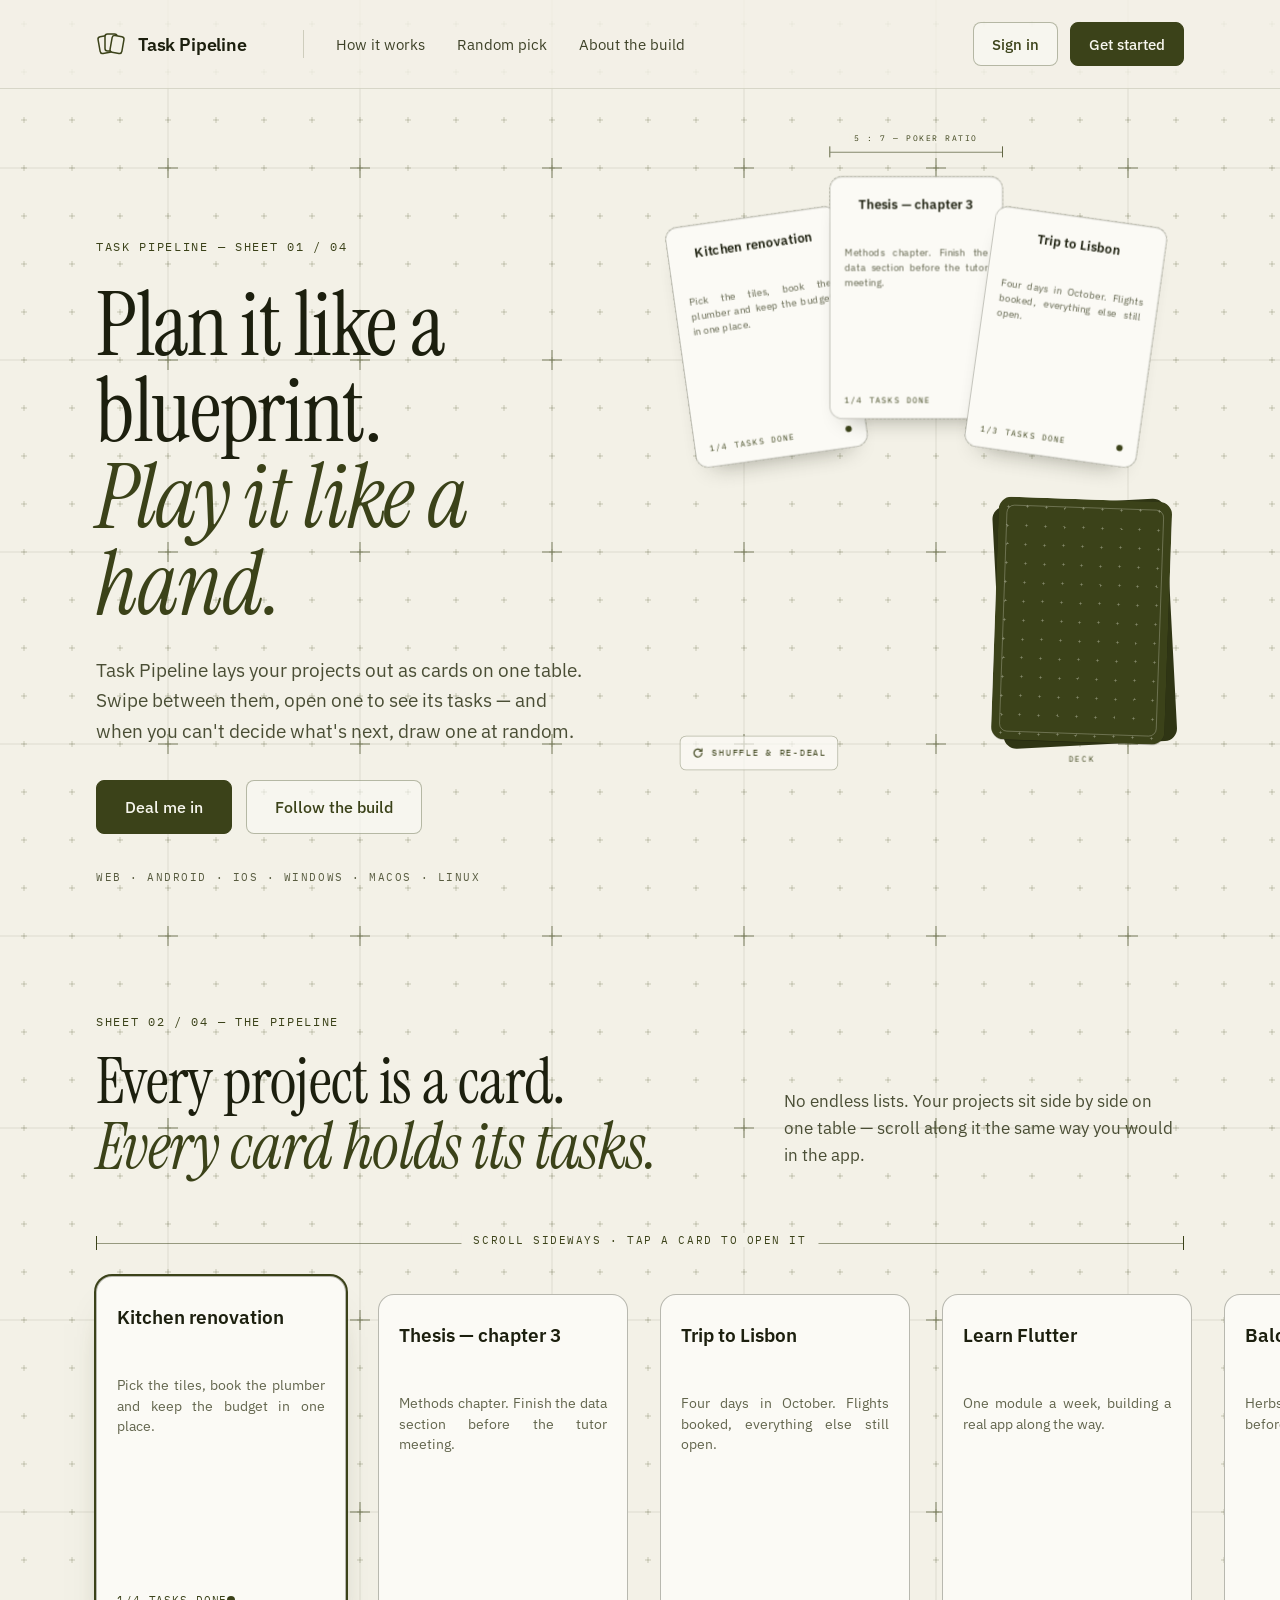
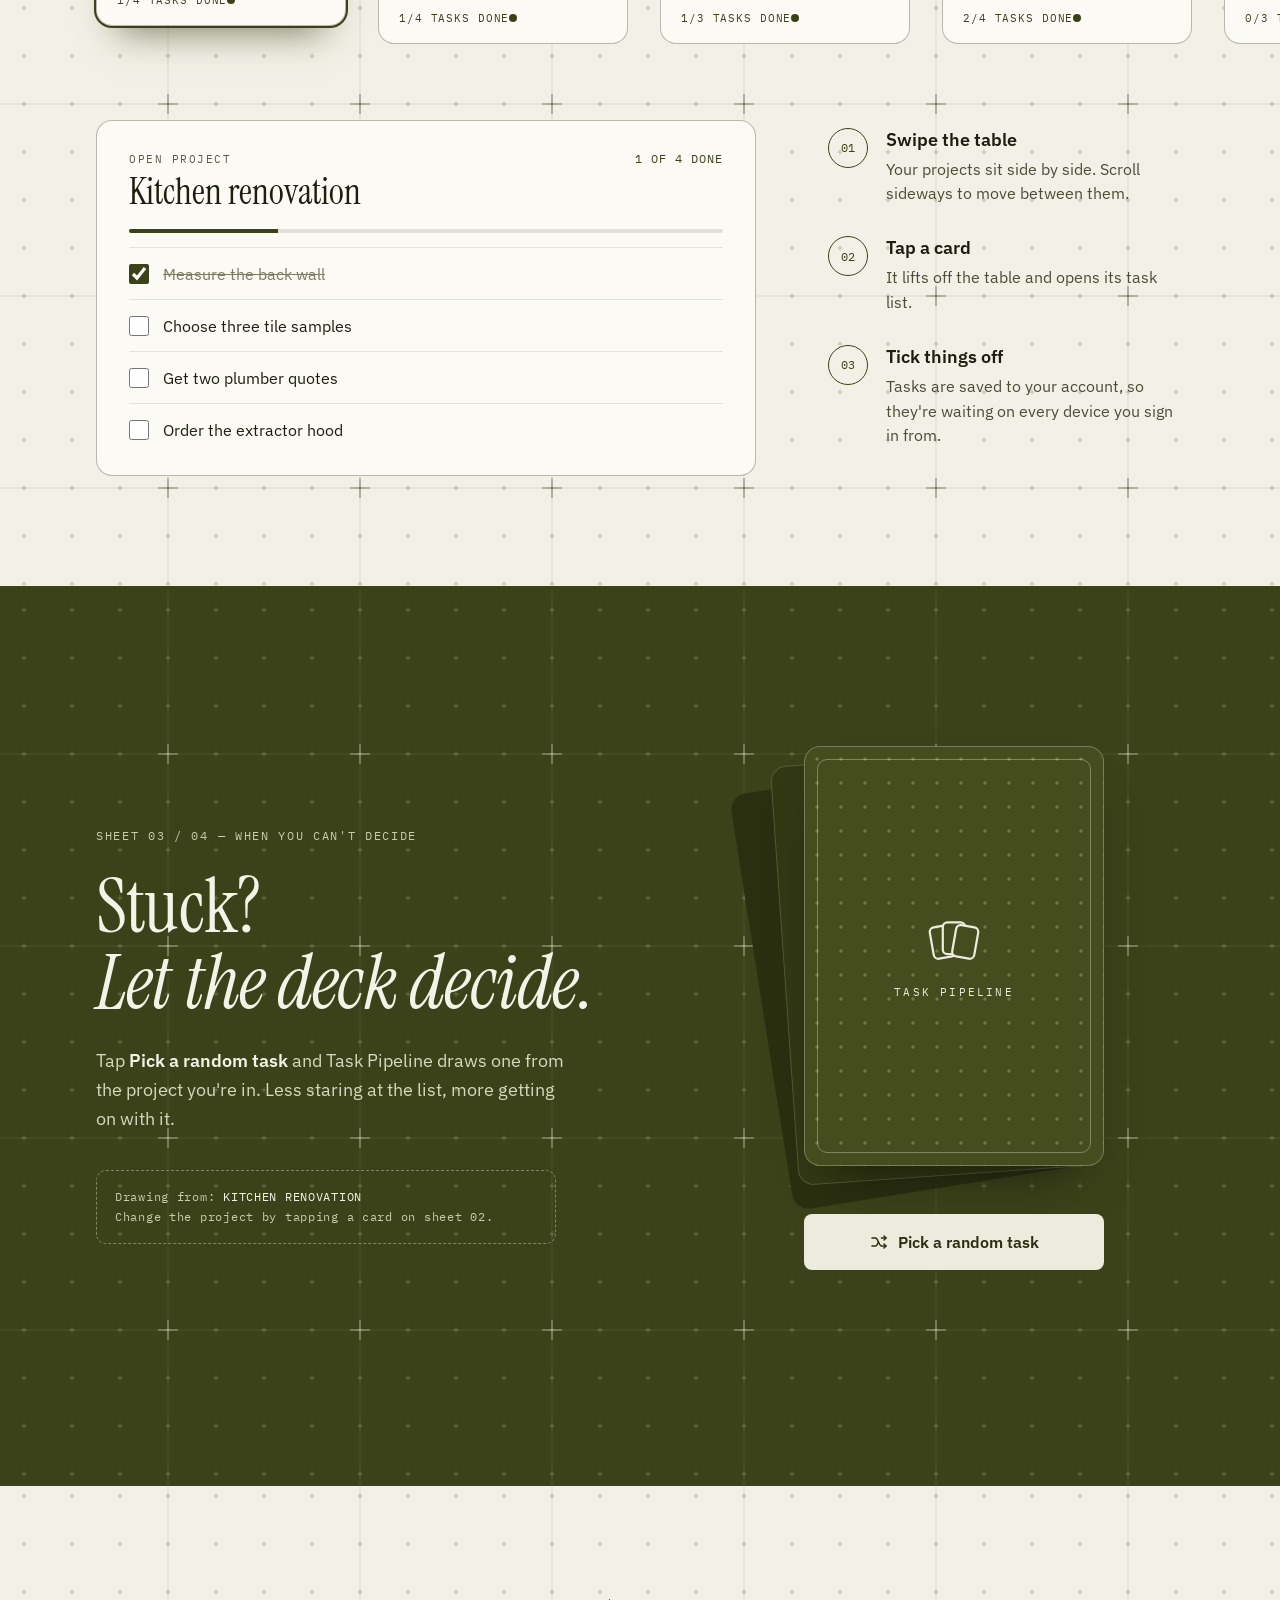
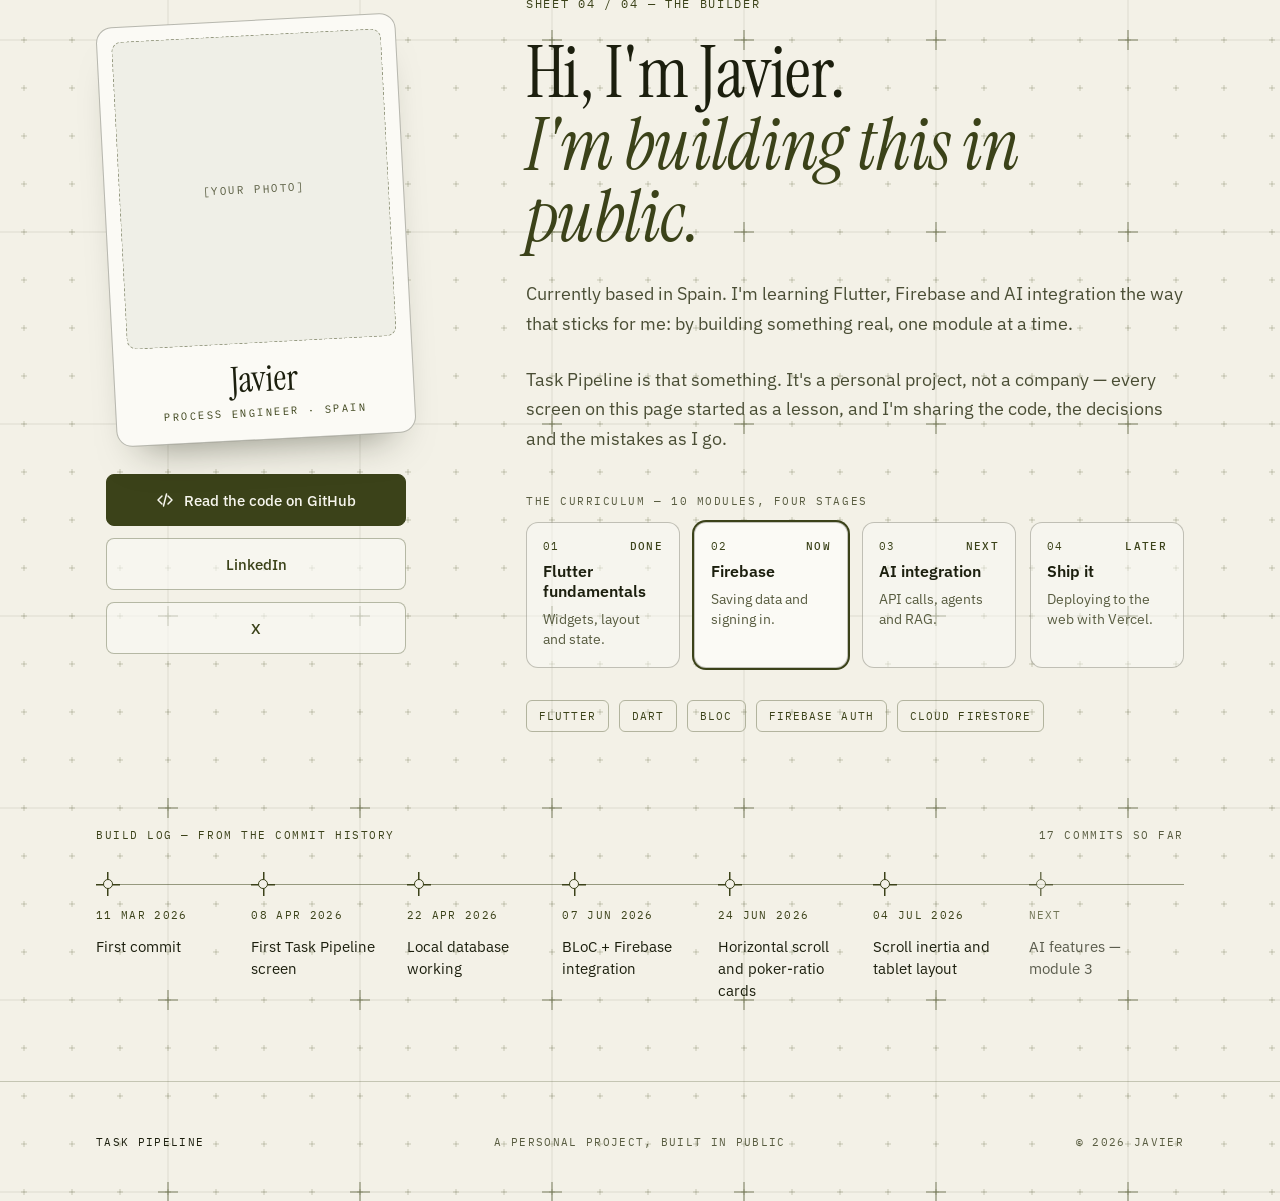
==== task_pipeline/landing/index.html @ 4210ebf4 "First deployment v2" ====
<!doctype html>
<html lang="en">
<head>
<meta charset="utf-8">
<meta name="viewport" content="width=device-width, initial-scale=1">
<title>Task Pipeline — plan it like a blueprint, play it like a hand</title>
<meta name="description" content="Task Pipeline lays your projects out as cards on one table. Swipe between them, open one to see its tasks, and draw one at random when you can't decide what's next.">
<meta property="og:title" content="Task Pipeline">
<meta property="og:description" content="Plan it like a blueprint. Play it like a hand. Your projects as cards on one table.">
<meta property="og:type" content="website">
<meta property="og:url" content="https://taskpipelines.com/">
<link rel="canonical" href="https://taskpipelines.com/">
<meta name="theme-color" content="#3B4219">
<link rel="preconnect" href="https://fonts.googleapis.com">
<link rel="preconnect" href="https://fonts.gstatic.com" crossorigin>
<link rel="stylesheet" href="https://fonts.googleapis.com/css2?family=IBM+Plex+Mono:wght@400;500&amp;family=IBM+Plex+Sans:wght@400;500;600&amp;family=Instrument+Serif:ital@0;1&amp;display=swap">
<link rel="stylesheet" href="styles.css">
<script src="main.js" defer></script>
<noscript><style>
  /* Without JavaScript the cards can't be dealt, so show them already dealt. */
  .deal-card { transform: rotate(var(--r)) !important; }
</style></noscript>
</head>
<body>

<!-- The app lives at app.taskpipelines.com. Both "start" links open it: ?start=trial begins a
     guest session straight away, ?start=signin opens the sign-in form. -->

<header class="nav">
  <div class="wrap nav-inner">
    <a class="brand" href="#top">
      <svg width="30" height="30" viewBox="0 0 30 30" aria-hidden="true" fill="none" stroke="currentColor" stroke-width="1.5"><rect x="3" y="7" width="12" height="17" rx="2.5" transform="rotate(-10 9 15.5)"/><rect x="9" y="5" width="12" height="17" rx="2.5" fill="#F3F1E7"/><rect x="15" y="7" width="12" height="17" rx="2.5" transform="rotate(10 21 15.5)" fill="#F3F1E7"/></svg>
      <span>Task Pipeline</span>
    </a>
    <nav class="nav-links" aria-label="Sections">
      <a href="#how">How it works</a>
      <a href="#pick">Random pick</a>
      <a href="#about">About the build</a>
    </nav>
    <div class="nav-actions">
      <a class="btn btn-outline btn-sm" href="https://app.taskpipelines.com/?start=signin">Sign in</a>
      <a class="btn btn-primary btn-sm" href="https://app.taskpipelines.com/?start=trial">Get started</a>
    </div>
  </div>
</header>

<main>

  <!-- SHEET 01 — HERO -->
  <section id="top" class="hero">
    <div class="wrap hero-inner">
      <div class="hero-copy">
        <p class="eyebrow">Task Pipeline — sheet 01 / 04</p>
        <h1>Plan it like a blueprint.<br><span class="accent">Play it like a hand.</span></h1>
        <p class="lead">Task Pipeline lays your projects out as cards on one table. Swipe between them, open one to see its tasks — and when you can't decide what's next, draw one at random.</p>
        <div class="cta-row">
          <a class="btn btn-primary" href="https://app.taskpipelines.com/?start=trial">Deal me in</a>
          <a class="btn btn-outline" href="#about">Follow the build</a>
        </div>
        <p class="platforms">Web · Android · iOS · Windows · macOS · Linux</p>
      </div>

      <!-- The table: drawn at a fixed 660 × 820 and scaled to fit (main.js). -->
      <div class="fit-frame table-frame" data-fit-width="660" data-fit-height="820">
        <div class="fit-stage table" id="table">
          <div class="dim-line" aria-hidden="true"><span>5 : 7 — poker ratio</span></div>

          <div class="outline" style="--x:20px; --y:110px; --r:-8deg" aria-hidden="true">Project 01</div>
          <div class="outline" style="--x:210px; --y:60px; --r:0deg" aria-hidden="true">Project 02</div>
          <div class="outline" style="--x:400px; --y:110px; --r:8deg" aria-hidden="true">Project 03</div>

          <div class="deck-under" aria-hidden="true"></div>
          <div class="deck-top card-back" aria-hidden="true"></div>
          <div class="deck-label" aria-hidden="true">Deck</div>

          <!-- Each card flies from the deck (420, 470) to its outline.
               --dx/--dy: how far it starts from its outline; delays stagger the deal. -->
          <div class="deal-card" style="--x:20px; --y:110px; --r:-8deg; --dx:400px; --dy:360px; --deal-delay:150ms; --undeal-delay:120ms">
            <div class="face face-front">
              <h3 class="pc-name">Kitchen renovation</h3>
              <p class="pc-summary">Pick the tiles, book the plumber and keep the budget in one place.</p>
              <p class="pc-foot"><span data-count-for="kitchen">1/4 tasks done</span><span class="dot" aria-hidden="true"></span></p>
            </div>
            <div class="face face-back card-back" aria-hidden="true"></div>
          </div>
          <div class="deal-card" style="--x:210px; --y:60px; --r:0deg; --dx:210px; --dy:410px; --deal-delay:320ms; --undeal-delay:60ms">
            <div class="face face-front">
              <h3 class="pc-name">Thesis — chapter 3</h3>
              <p class="pc-summary">Methods chapter. Finish the data section before the tutor meeting.</p>
              <p class="pc-foot"><span data-count-for="thesis">1/4 tasks done</span><span class="dot" aria-hidden="true"></span></p>
            </div>
            <div class="face face-back card-back" aria-hidden="true"></div>
          </div>
          <div class="deal-card" style="--x:400px; --y:110px; --r:8deg; --dx:20px; --dy:360px; --deal-delay:490ms; --undeal-delay:0ms">
            <div class="face face-front">
              <h3 class="pc-name">Trip to Lisbon</h3>
              <p class="pc-summary">Four days in October. Flights booked, everything else still open.</p>
              <p class="pc-foot"><span data-count-for="lisbon">1/3 tasks done</span><span class="dot" aria-hidden="true"></span></p>
            </div>
            <div class="face face-back card-back" aria-hidden="true"></div>
          </div>

          <button type="button" class="redeal" id="redeal">
            <svg width="16" height="16" viewBox="0 0 16 16" fill="none" stroke="currentColor" stroke-width="1.5" stroke-linecap="round" aria-hidden="true"><path d="M13 8a5 5 0 1 1-1.6-3.7"/><path d="M13 2.5v3h-3"/></svg>
            Shuffle &amp; re-deal
          </button>
        </div>
      </div>
    </div>
  </section>

  <!-- SHEET 02 — THE PIPELINE -->
  <section id="how" class="how">
    <div class="wrap">
      <div class="how-head">
        <div class="stack-20">
          <p class="eyebrow">Sheet 02 / 04 — the pipeline</p>
          <h2>Every project is a card.<br><span class="accent">Every card holds its tasks.</span></h2>
        </div>
        <p class="how-intro">No endless lists. Your projects sit side by side on one table — scroll along it the same way you would in the app.</p>
      </div>
      <div class="dimension" aria-hidden="true"><span>Scroll sideways · tap a card to open it</span></div>
    </div>

    <!-- Filled from the project list in main.js. -->
    <div class="card-row" id="card-row" role="group" aria-label="Sample projects"></div>

    <div class="wrap how-body">
      <div class="tasks-panel">
        <div class="tasks-head">
          <div>
            <p class="label">Open project</p>
            <p class="tasks-title" id="tasks-title">Kitchen renovation</p>
          </div>
          <p class="tasks-progress" id="tasks-progress">1 of 4 done</p>
        </div>
        <div class="progress" aria-hidden="true"><div class="progress-fill" id="progress-fill"></div></div>
        <ul class="task-list" id="task-list"></ul>
      </div>

      <ol class="steps">
        <li>
          <span class="step-num" aria-hidden="true">01</span>
          <div><h3>Swipe the table</h3><p>Your projects sit side by side. Scroll sideways to move between them.</p></div>
        </li>
        <li>
          <span class="step-num" aria-hidden="true">02</span>
          <div><h3>Tap a card</h3><p>It lifts off the table and opens its task list.</p></div>
        </li>
        <li>
          <span class="step-num" aria-hidden="true">03</span>
          <div><h3>Tick things off</h3><p>Tasks are saved to your account, so they're waiting on every device you sign in from.</p></div>
        </li>
      </ol>
    </div>
  </section>

  <!-- SHEET 03 — RANDOM PICK -->
  <section id="pick" class="pick">
    <div class="wrap pick-inner">
      <div class="pick-copy">
        <p class="eyebrow">Sheet 03 / 04 — when you can't decide</p>
        <h2>Stuck?<br><span class="accent">Let the deck decide.</span></h2>
        <p class="pick-lead">Tap <b>Pick a random task</b> and Task Pipeline draws one from the project you're in. Less staring at the list, more getting on with it.</p>
        <p class="drawing-from">Drawing from: <span id="drawing-from">Kitchen renovation</span><br>Change the project by tapping a card on sheet 02.</p>
      </div>

      <!-- The flip card: drawn at a fixed 460 × 620 and scaled to fit (main.js). -->
      <div class="fit-frame pick-frame" data-fit-width="460" data-fit-height="620">
        <div class="fit-stage pick-stage">
          <div class="pick-under-1" aria-hidden="true"></div>
          <div class="pick-under-2" aria-hidden="true"></div>
          <div class="flip-scene">
            <div class="flip" id="flip">
              <div class="flip-face flip-back card-back" aria-hidden="true">
                <div class="flip-back-inner">
                  <svg width="56" height="56" viewBox="0 0 30 30" fill="none" stroke="#ECEBDD" stroke-width="1.2"><rect x="3" y="7" width="12" height="17" rx="2.5" transform="rotate(-10 9 15.5)"/><rect x="9" y="5" width="12" height="17" rx="2.5" fill="#454D1E"/><rect x="15" y="7" width="12" height="17" rx="2.5" transform="rotate(10 21 15.5)" fill="#454D1E"/></svg>
                  <span>Task Pipeline</span>
                </div>
              </div>
              <div class="flip-face flip-front">
                <p class="drawn-from">Drawn from · <span id="drawn-project"></span></p>
                <p class="drawn-name" id="drawn-name" aria-live="polite"></p>
                <p class="drawn-foot"><span>Your next task</span><span class="dot" aria-hidden="true"></span></p>
              </div>
            </div>
          </div>
          <button type="button" class="pick-btn" id="pick-btn">
            <svg width="18" height="18" viewBox="0 0 18 18" fill="none" stroke="currentColor" stroke-width="1.5" stroke-linecap="round" stroke-linejoin="round" aria-hidden="true"><path d="M2 5h3.5c2.5 0 3.5 8 6 8H16"/><path d="M2 13h3.5c1.2 0 2-1.8 2.7-3.6"/><path d="M11.5 5H16"/><path d="M14 3l2 2-2 2"/><path d="M14 11l2 2-2 2"/></svg>
            <span id="pick-label">Pick a random task</span>
          </button>
        </div>
      </div>
    </div>
  </section>

  <!-- SHEET 04 — THE BUILDER -->
  <section id="about" class="about">
    <div class="wrap">
      <div class="about-inner">
        <div class="builder">
          <div class="builder-card">
            <div class="photo">[YOUR PHOTO]</div>
            <div class="builder-name">
              <p class="builder-title">Javier</p>
              <p class="builder-meta">Process engineer · Spain</p>
            </div>
          </div>
          <div class="builder-links">
            <a class="btn btn-primary" href="https://github.com/Javier-Tercero/Task-pipeline">
              <svg width="18" height="18" viewBox="0 0 18 18" fill="none" stroke="currentColor" stroke-width="1.5" stroke-linecap="round" stroke-linejoin="round" aria-hidden="true"><path d="M6 5L2 9l4 4"/><path d="M12 5l4 4-4 4"/><path d="M10.5 3l-3 12"/></svg>
              Read the code on GitHub
            </a>
            <a class="btn btn-outline" href="https://www.linkedin.com/in/javier-tercero-lastres" target="_blank" rel="noopener">LinkedIn</a>
            <a class="btn btn-outline" href="https://www.x.com/Jtlas3" target="_blank" rel="noopener">X</a>
          </div>
        </div>

        <div class="story">
          <p class="eyebrow">Sheet 04 / 04 — the builder</p>
          <h2>Hi, I'm Javier.<br><span class="accent">I'm building this in public.</span></h2>
          <p>Currently based in Spain. I'm learning Flutter, Firebase and AI integration the way that sticks for me: by building something real, one module at a time.</p>
          <p>Task Pipeline is that something. It's a personal project, not a company — every screen on this page started as a lesson, and I'm sharing the code, the decisions and the mistakes as I go.</p>

          <div class="curriculum">
            <p class="label">The curriculum — 10 modules, four stages</p>
            <ol class="stages">
              <li><p class="stage-top"><span>01</span><span>Done</span></p><h3>Flutter fundamentals</h3><p>Widgets, layout and state.</p></li>
              <li class="is-now"><p class="stage-top"><span>02</span><span>Now</span></p><h3>Firebase</h3><p>Saving data and signing in.</p></li>
              <li><p class="stage-top"><span>03</span><span>Next</span></p><h3>AI integration</h3><p>API calls, agents and RAG.</p></li>
              <li><p class="stage-top"><span>04</span><span>Later</span></p><h3>Ship it</h3><p>Deploying to the web with Vercel.</p></li>
            </ol>
          </div>

          <ul class="chips" aria-label="Built with">
            <li>Flutter</li><li>Dart</li><li>BLoC</li><li>Firebase Auth</li><li>Cloud Firestore</li>
          </ul>
        </div>
      </div>

      <div class="build-log">
        <p class="build-log-head"><span>Build log — from the commit history</span><span class="muted">17 commits so far</span></p>
        <ol class="log">
          <li><span class="log-mark" aria-hidden="true"></span><p class="log-date">11 Mar 2026</p><p>First commit</p></li>
          <li><span class="log-mark" aria-hidden="true"></span><p class="log-date">08 Apr 2026</p><p>First Task Pipeline screen</p></li>
          <li><span class="log-mark" aria-hidden="true"></span><p class="log-date">22 Apr 2026</p><p>Local database working</p></li>
          <li><span class="log-mark" aria-hidden="true"></span><p class="log-date">07 Jun 2026</p><p>BLoC + Firebase integration</p></li>
          <li><span class="log-mark" aria-hidden="true"></span><p class="log-date">24 Jun 2026</p><p>Horizontal scroll and poker-ratio cards</p></li>
          <li><span class="log-mark" aria-hidden="true"></span><p class="log-date">04 Jul 2026</p><p>Scroll inertia and tablet layout</p></li>
          <li class="is-next"><span class="log-mark" aria-hidden="true"></span><p class="log-date">Next</p><p>AI features — module 3</p></li>
        </ol>
      </div>
    </div>
  </section>

</main>

<footer class="footer">
  <div class="wrap footer-inner">
    <span class="footer-name">Task Pipeline</span>
    <span>A personal project, built in public</span>
    <span>© 2026 Javier</span>
  </div>
</footer>

</body>
</html>
---- task_pipeline/landing/styles.css ----
/* Task Pipeline landing page.
   Desktop follows the design (1440 wide); below 1100px sections stack, and
   below 640px everything is sized for a phone. */

:root {
  --ink: #1C1F0E;
  --olive: #3B4219;
  --olive-dark: #2F3514;
  --paper: #F3F1E7;
  --card: #FBFAF5;
  --text: #4A4E35;
  --text-soft: #62654D;
  --label: #585C40;
  --link: #3E4228;
  --cream: #ECEBDD;
  --on-olive: #F7F6EE;

  --serif: 'Instrument Serif', Georgia, serif;
  --sans: 'IBM Plex Sans', system-ui, sans-serif;
  --mono: 'IBM Plex Mono', ui-monospace, monospace;

  --pad: 96px; /* side gutter */

  /* Blueprint grid: small crosses every 48px, a large cross and faint lines
     every 192px. Same geometry as the app's CrossPatternPainter. */
  --grid-minor: url("data:image/svg+xml,%3Csvg xmlns='http://www.w3.org/2000/svg' width='48' height='48'%3E%3Cpath d='M21 24h6M24 21v6' stroke='%233B4219' stroke-opacity='0.25' fill='none'/%3E%3C/svg%3E");
  --grid-major: url("data:image/svg+xml,%3Csvg xmlns='http://www.w3.org/2000/svg' width='192' height='192'%3E%3Cpath d='M168 0v192M0 168h192' stroke='%233B4219' stroke-opacity='0.12' fill='none'/%3E%3Cpath d='M158 168h20M168 158v20' stroke='%233B4219' stroke-opacity='0.42' stroke-width='1.5' fill='none'/%3E%3C/svg%3E");
  --grid-minor-dark: url("data:image/svg+xml,%3Csvg xmlns='http://www.w3.org/2000/svg' width='48' height='48'%3E%3Cpath d='M21 24h6M24 21v6' stroke='%23ECEBDD' stroke-opacity='0.22' fill='none'/%3E%3C/svg%3E");
  --grid-major-dark: url("data:image/svg+xml,%3Csvg xmlns='http://www.w3.org/2000/svg' width='192' height='192'%3E%3Cpath d='M168 0v192M0 168h192' stroke='%23ECEBDD' stroke-opacity='0.08' fill='none'/%3E%3Cpath d='M158 168h20M168 158v20' stroke='%23ECEBDD' stroke-opacity='0.4' stroke-width='1.5' fill='none'/%3E%3C/svg%3E");
  --card-back: url("data:image/svg+xml,%3Csvg xmlns='http://www.w3.org/2000/svg' width='24' height='24'%3E%3Cpath d='M10 12h4M12 10v4' stroke='%23ECEBDD' stroke-opacity='0.28' fill='none'/%3E%3C/svg%3E");

  color-scheme: light;
}

@media (max-width: 1100px) { :root { --pad: 48px; } }
@media (max-width: 640px)  { :root { --pad: 20px; } }

*, *::before, *::after { box-sizing: border-box; }

html { scroll-behavior: smooth; }

body {
  margin: 0;
  font-family: var(--sans);
  color: var(--ink);
  background-color: var(--paper);
  background-image: var(--grid-major), var(--grid-minor);
}

h1, h2, h3, p, ul, ol { margin: 0; }
ul, ol { padding: 0; list-style: none; }

a { color: var(--olive); }
a:hover { color: var(--ink); }

:focus-visible { outline: 2px solid var(--olive); outline-offset: 3px; }

.wrap {
  max-width: 1440px;
  margin: 0 auto;
  padding-left: var(--pad);
  padding-right: var(--pad);
}

/* ---- Shared type ---------------------------------------------------------- */

.eyebrow,
.label {
  font-family: var(--mono);
  font-size: 12px;
  letter-spacing: 0.14em;
  text-transform: uppercase;
  color: var(--olive);
}
.label { font-size: 11px; color: var(--label); }

h1, h2 {
  font-family: var(--serif);
  font-weight: 400;
  letter-spacing: -0.01em;
}
.accent { font-style: italic; color: var(--olive); }

.dot {
  width: 8px;
  height: 8px;
  border-radius: 50%;
  background: var(--olive);
}

/* ---- Buttons -------------------------------------------------------------- */

.btn {
  display: inline-flex;
  align-items: center;
  justify-content: center;
  gap: 10px;
  height: 54px;
  padding: 0 28px;
  border-radius: 8px;
  font-family: var(--sans);
  font-size: 16px;
  font-weight: 500;
  text-decoration: none;
  white-space: nowrap;
  cursor: pointer;
  transition: background-color 150ms, border-color 150ms;
}
.btn-primary { background: var(--olive); color: var(--on-olive); border: 1px solid var(--olive); }
.btn-primary:hover { background: var(--olive-dark); border-color: var(--olive-dark); color: var(--on-olive); }
.btn-outline { color: var(--olive); border: 1px solid rgba(59, 66, 25, 0.35); background: rgba(251, 250, 245, 0.6); }
.btn-outline:hover { color: var(--olive); border-color: var(--olive); }
.btn-sm { height: 44px; padding: 0 18px; font-size: 15px; }

/* ---- Nav ------------------------------------------------------------------ */

.nav {
  border-bottom: 1px solid rgba(59, 66, 25, 0.15);
  background: rgba(243, 241, 231, 0.82);
}
.nav-inner { height: 88px; display: flex; align-items: center; gap: 24px; }

.brand {
  display: flex;
  align-items: center;
  gap: 12px;
  color: var(--ink);
  text-decoration: none;
  font-size: 18px;
  font-weight: 600;
  letter-spacing: -0.01em;
}
.brand svg { color: var(--olive); flex: none; }

.nav-links {
  flex: 1;
  display: flex;
  align-items: center;
  gap: 32px;
  height: 28px;
  margin-left: 32px;
  padding-left: 32px;
  border-left: 1px solid rgba(59, 66, 25, 0.2);
  font-size: 15px;
}
.nav-links a { color: var(--link); text-decoration: none; }
.nav-links a:hover { color: var(--olive); }

.nav-actions { display: flex; gap: 12px; margin-left: auto; }

@media (max-width: 900px) {
  .nav-links { display: none; }
}
@media (max-width: 440px) {
  .nav-inner { gap: 12px; }
  .brand span { display: none; }
  .nav-actions { gap: 8px; }
  .nav-actions .btn-sm { padding: 0 14px; }
}

/* ---- Fixed-size scenes that scale to fit (main.js sets the scale) ---------- */

.fit-frame { position: relative; width: 100%; }
.fit-stage { position: absolute; left: 0; top: 0; transform-origin: 0 0; }

/* ---- Sheet 01: hero --------------------------------------------------------- */

.hero-inner {
  display: grid;
  grid-template-columns: minmax(0, 560px) minmax(0, 660px);
  justify-content: space-between;
  column-gap: 48px;
  padding-top: 40px;
  padding-bottom: 20px;
}

.hero-copy {
  padding-top: 110px;
  display: flex;
  flex-direction: column;
  gap: 28px;
}

h1 {
  font-size: 88px;
  line-height: 0.98;
  letter-spacing: -0.015em;
}

.lead {
  max-width: 500px;
  font-size: 19px;
  line-height: 1.6;
  color: var(--text);
}

.cta-row { display: flex; flex-wrap: wrap; gap: 14px; margin-top: 6px; }

.platforms {
  margin-top: 8px;
  font-family: var(--mono);
  font-size: 11px;
  letter-spacing: 0.14em;
  text-transform: uppercase;
  color: var(--label);
}

.table-frame { max-width: 660px; height: 820px; }
.table { width: 660px; height: 820px; perspective: 1600px; }

.dim-line {
  position: absolute;
  left: 210px;
  top: 22px;
  width: 220px;
  height: 14px;
  border-left: 1px solid var(--olive);
  border-right: 1px solid var(--olive);
}
.dim-line::before {
  content: "";
  position: absolute;
  left: 0;
  right: 0;
  top: 7px;
  border-top: 1px solid rgba(59, 66, 25, 0.6);
}
.dim-line span {
  position: absolute;
  left: 50%;
  top: -18px;
  transform: translateX(-50%);
  padding: 0 6px;
  background: var(--paper);
  font-family: var(--mono);
  font-size: 10.5px;
  letter-spacing: 0.12em;
  text-transform: uppercase;
  color: var(--olive);
  white-space: nowrap;
}

/* Dashed drafting outlines where the cards land. */
.outline {
  position: absolute;
  left: var(--x);
  top: var(--y);
  width: 220px;
  height: 308px;
  border: 1.5px dashed rgba(59, 66, 25, 0.45);
  border-radius: 16px;
  transform: rotate(var(--r));
  display: flex;
  align-items: flex-end;
  justify-content: center;
  padding-bottom: 16px;
  font-family: var(--mono);
  font-size: 10.5px;
  letter-spacing: 0.14em;
  text-transform: uppercase;
  color: rgba(59, 66, 25, 0.7);
}

/* A card back: olive with a small cross pattern and an inset border. */
.card-back {
  background-color: var(--olive);
  background-image: var(--card-back);
  overflow: hidden;
}
.card-back::after {
  content: "";
  position: absolute;
  inset: 10px;
  border: 1px solid rgba(236, 235, 221, 0.35);
  border-radius: 10px;
}

.deck-under,
.deck-top {
  position: absolute;
  width: 220px;
  height: 308px;
  border-radius: 16px;
}
.deck-under { left: 424px; top: 474px; background: var(--olive-dark); transform: rotate(-3deg); }
.deck-top { left: 420px; top: 470px; transform: rotate(2deg); box-shadow: 0 1px 0 rgba(0, 0, 0, 0.2); }

.deck-label {
  position: absolute;
  left: 420px;
  top: 792px;
  width: 220px;
  text-align: center;
  font-family: var(--mono);
  font-size: 10.5px;
  letter-spacing: 0.14em;
  text-transform: uppercase;
  color: var(--olive);
}

/* A dealt card starts face down on the deck; .is-dealt on the table sends it
   to its outline, turning face up. */
.deal-card {
  position: absolute;
  left: var(--x);
  top: var(--y);
  width: 220px;
  height: 308px;
  transform-style: preserve-3d;
  transform: translate(var(--dx), var(--dy)) rotate(2deg) rotateY(180deg);
  transition: transform 950ms cubic-bezier(0.2, 0.8, 0.2, 1) var(--undeal-delay);
}
.table.is-dealt .deal-card {
  transform: translate(0, 0) rotate(var(--r)) rotateY(0deg);
  transition-delay: var(--deal-delay);
}

.face {
  position: absolute;
  inset: 0;
  border-radius: 16px;
  -webkit-backface-visibility: hidden;
  backface-visibility: hidden;
}
.face-front {
  background: var(--card);
  border: 1px solid rgba(28, 31, 14, 0.3);
  box-shadow: 0 20px 30px -22px rgba(28, 31, 14, 0.45);
  padding: 24px 18px 16px;
  display: flex;
  flex-direction: column;
}
.face-back { transform: rotateY(180deg); }

/* Card text, shared by the hero cards. */
.pc-name { font-size: 17px; font-weight: 600; text-align: center; color: var(--ink); }
.pc-summary {
  margin-top: 40px;
  font-size: 12.5px;
  line-height: 1.5;
  color: var(--text-soft);
  text-align: justify;
}
.pc-foot {
  margin-top: auto;
  display: flex;
  justify-content: space-between;
  align-items: center;
  font-family: var(--mono);
  font-size: 10.5px;
  letter-spacing: 0.08em;
  text-transform: uppercase;
  color: var(--olive);
}

.redeal {
  position: absolute;
  left: 20px;
  top: 770px;
  height: 44px;
  padding: 0 14px;
  display: inline-flex;
  align-items: center;
  gap: 10px;
  border: 1px solid rgba(59, 66, 25, 0.35);
  border-radius: 8px;
  background: rgba(251, 250, 245, 0.7);
  color: var(--olive);
  font-family: var(--mono);
  font-size: 11px;
  letter-spacing: 0.14em;
  text-transform: uppercase;
  cursor: pointer;
}
.redeal:hover { border-color: var(--olive); }

@media (max-width: 1100px) {
  .hero-inner { grid-template-columns: minmax(0, 1fr); padding-bottom: 56px; }
  .hero-copy { padding-top: 56px; }
  .table-frame { margin: 40px auto 0; }
  h1 { font-size: 72px; }
}
@media (max-width: 640px) {
  .hero-copy { padding-top: 40px; gap: 22px; }
  h1 { font-size: 50px; }
  .lead { font-size: 17px; }
  .cta-row .btn { flex: 1 1 auto; }
}

/* ---- Sheet 02: the pipeline --------------------------------------------- */

.how { padding-top: 110px; padding-bottom: 110px; }

.how-head {
  display: flex;
  flex-wrap: wrap;
  justify-content: space-between;
  align-items: flex-end;
  gap: 32px 64px;
}
.stack-20 { display: flex; flex-direction: column; gap: 20px; }
.how h2 { font-size: 64px; line-height: 1.02; }
.how-intro { max-width: 400px; margin-bottom: 10px; font-size: 17px; line-height: 1.6; color: var(--text); }

.dimension {
  position: relative;
  height: 14px;
  margin-top: 56px;
  border-left: 1px solid var(--olive);
  border-right: 1px solid var(--olive);
}
.dimension::before {
  content: "";
  position: absolute;
  left: 0;
  right: 0;
  top: 7px;
  border-top: 1px solid rgba(59, 66, 25, 0.5);
}
.dimension span {
  position: absolute;
  left: 50%;
  top: -3px;
  transform: translateX(-50%);
  padding: 0 12px;
  background: var(--paper);
  font-family: var(--mono);
  font-size: 11px;
  letter-spacing: 0.14em;
  text-transform: uppercase;
  color: var(--olive);
  white-space: nowrap;
}

.card-row {
  max-width: 1440px;
  margin: 0 auto;
  display: flex;
  gap: 32px;
  overflow-x: auto;
  scroll-snap-type: x mandatory;
  padding: 44px var(--pad) 40px;
}

.project-card {
  flex: 0 0 250px;
  width: 250px;
  height: 350px;
  scroll-snap-align: center;
  padding: 28px 20px 18px;
  display: flex;
  flex-direction: column;
  border: 1px solid rgba(28, 31, 14, 0.3);
  border-radius: 16px;
  background: var(--card);
  font-family: inherit;
  color: inherit;
  text-align: left;
  cursor: pointer;
  transition: transform 320ms cubic-bezier(0.2, 0.8, 0.2, 1), box-shadow 320ms;
}
.project-card[aria-pressed="true"] {
  transform: translateY(-18px);
  box-shadow: 0 0 0 2px var(--olive), 0 26px 36px -22px rgba(59, 66, 25, 0.7);
}
.project-card .pc-name { font-size: 19px; }
.project-card .pc-summary { margin-top: 46px; font-size: 13.5px; line-height: 1.55; }
.project-card .pc-foot { font-size: 11px; }

.how-body {
  display: flex;
  align-items: flex-start;
  gap: 48px 72px;
  padding-top: 36px;
}

.tasks-panel {
  flex: 0 1 660px;
  padding: 30px 32px 20px;
  border-radius: 16px;
  background: var(--card);
  border: 1px solid rgba(28, 31, 14, 0.3);
}
.tasks-head { display: flex; justify-content: space-between; align-items: baseline; gap: 24px; }
.tasks-head .label { margin-bottom: 6px; }
.tasks-title { font-family: var(--serif); font-size: 36px; line-height: 1.1; }
.tasks-progress {
  font-family: var(--mono);
  font-size: 12px;
  letter-spacing: 0.08em;
  text-transform: uppercase;
  color: var(--olive);
  white-space: nowrap;
}

.progress {
  height: 4px;
  margin: 18px 0 14px;
  border-radius: 2px;
  background: rgba(59, 66, 25, 0.14);
  overflow: hidden;
}
.progress-fill { height: 4px; width: 0; background: var(--olive); transition: width 300ms; }

.task-list label {
  display: flex;
  align-items: center;
  gap: 14px;
  min-height: 52px;
  border-top: 1px solid rgba(59, 66, 25, 0.12);
  cursor: pointer;
  font-size: 16px;
}
.task-list input {
  width: 20px;
  height: 20px;
  margin: 0;
  flex: none;
  accent-color: var(--olive);
}
.task-list input:checked + span { color: #7A7D62; text-decoration: line-through; }

.steps { flex: 1; display: flex; flex-direction: column; gap: 30px; padding-top: 8px; }
.steps li { display: flex; gap: 18px; }
.step-num {
  flex: none;
  width: 40px;
  height: 40px;
  border-radius: 50%;
  border: 1px solid var(--olive);
  display: flex;
  align-items: center;
  justify-content: center;
  font-family: var(--mono);
  font-size: 12px;
  color: var(--olive);
}
.steps h3 { font-size: 18px; font-weight: 600; margin-bottom: 6px; }
.steps p { font-size: 16px; line-height: 1.55; color: var(--text); }

@media (max-width: 1100px) {
  .how-body { flex-direction: column; }
  .tasks-panel { flex: none; width: 100%; max-width: 660px; }
  .how h2 { font-size: 52px; }
}
@media (max-width: 640px) {
  .how { padding-top: 72px; padding-bottom: 72px; }
  .how h2 { font-size: 40px; }
  .dimension span { white-space: normal; width: max-content; max-width: 90%; text-align: center; }
  .card-row { gap: 20px; }
  .tasks-panel { padding: 24px 20px 14px; }
  .tasks-head { flex-direction: column; gap: 8px; }
  .tasks-title { font-size: 30px; }
}

/* ---- Sheet 03: random pick ---------------------------------------------- */

.pick {
  background-color: var(--olive);
  background-image: var(--grid-major-dark), var(--grid-minor-dark);
  color: var(--cream);
  overflow: hidden;
}

.pick-inner {
  display: grid;
  grid-template-columns: minmax(0, 560px) minmax(0, 460px);
  justify-content: space-between;
  align-items: center;
  column-gap: 48px;
  min-height: 900px;
  padding-top: 80px;
  padding-bottom: 80px;
}

.pick-copy { display: flex; flex-direction: column; gap: 26px; }
.pick .eyebrow { color: #C9CCAE; }
.pick h2 { font-size: 76px; line-height: 1; color: #F4F3E8; }
.pick .accent { color: #F4F3E8; }
.pick-lead { max-width: 480px; font-size: 18px; line-height: 1.6; color: #D6D8BF; }
.pick-lead b { font-weight: 600; color: #F4F3E8; }

.drawing-from {
  max-width: 460px;
  margin-top: 10px;
  padding: 16px 18px;
  border: 1px dashed rgba(236, 235, 221, 0.4);
  border-radius: 10px;
  font-family: var(--mono);
  font-size: 12px;
  line-height: 1.7;
  letter-spacing: 0.06em;
  color: #C9CCAE;
}
.drawing-from span { color: #F4F3E8; text-transform: uppercase; }

.pick-frame { max-width: 460px; height: 620px; }
.pick-stage { width: 460px; height: 620px; }

.pick-under-1,
.pick-under-2 {
  position: absolute;
  width: 300px;
  height: 420px;
  border-radius: 16px;
}
.pick-under-1 { left: 36px; top: 44px; background: #2A2F11; transform: rotate(-9deg); }
.pick-under-2 {
  left: 60px;
  top: 30px;
  background: #323814;
  border: 1px solid rgba(236, 235, 221, 0.18);
  transform: rotate(-4deg);
}

.flip-scene { position: absolute; left: 80px; top: 20px; width: 300px; height: 420px; perspective: 1400px; }
.flip {
  position: relative;
  width: 300px;
  height: 420px;
  transform-style: preserve-3d;
  transition: transform 560ms cubic-bezier(0.3, 0.7, 0.2, 1);
}
.flip.is-flipped { transform: rotateY(180deg); }

.flip-face {
  position: absolute;
  inset: 0;
  border-radius: 16px;
  -webkit-backface-visibility: hidden;
  backface-visibility: hidden;
  box-shadow: 0 30px 50px -30px rgba(0, 0, 0, 0.6);
}
.flip-back { background-color: #454D1E; border: 1px solid rgba(236, 235, 221, 0.3); }
.flip-back::after { inset: 12px; }
.flip-back-inner {
  position: absolute;
  inset: 12px;
  display: flex;
  flex-direction: column;
  align-items: center;
  justify-content: center;
  gap: 16px;
  font-family: var(--mono);
  font-size: 11px;
  letter-spacing: 0.2em;
  text-transform: uppercase;
  color: var(--cream);
}
.flip-front {
  transform: rotateY(180deg);
  background: var(--card);
  color: var(--ink);
  padding: 28px 24px 22px;
  display: flex;
  flex-direction: column;
}
.drawn-from {
  text-align: center;
  font-family: var(--mono);
  font-size: 10.5px;
  letter-spacing: 0.14em;
  text-transform: uppercase;
  color: var(--label);
}
.drawn-name {
  flex: 1;
  display: flex;
  align-items: center;
  justify-content: center;
  text-align: center;
  font-family: var(--serif);
  font-size: 36px;
  line-height: 1.12;
}
.drawn-foot {
  display: flex;
  justify-content: space-between;
  align-items: center;
  font-family: var(--mono);
  font-size: 10.5px;
  letter-spacing: 0.1em;
  text-transform: uppercase;
  color: var(--olive);
}

.pick-btn {
  position: absolute;
  left: 80px;
  top: 488px;
  width: 300px;
  height: 56px;
  border: none;
  border-radius: 8px;
  background: var(--cream);
  color: #2A2F11;
  font-family: var(--sans);
  font-size: 16px;
  font-weight: 600;
  cursor: pointer;
  display: flex;
  align-items: center;
  justify-content: center;
  gap: 10px;
}
.pick-btn:hover { background: #F7F6EE; }
.pick :focus-visible { outline-color: var(--cream); }

@media (max-width: 1100px) {
  .pick-inner { grid-template-columns: minmax(0, 1fr); min-height: 0; padding-top: 96px; }
  .pick-frame { margin: 48px auto 0; }
  .pick h2 { font-size: 64px; }
}
@media (max-width: 640px) {
  .pick-inner { padding-top: 72px; padding-bottom: 56px; }
  .pick h2 { font-size: 48px; }
  .pick-lead { font-size: 17px; }
}

/* ---- Sheet 04: the builder ------------------------------------------------- */

.about { padding-top: 110px; padding-bottom: 80px; }

.about-inner { display: flex; align-items: flex-start; gap: 64px 110px; }

.builder {
  flex: 0 0 320px;
  display: flex;
  flex-direction: column;
  align-items: center;
  gap: 34px;
  padding-top: 24px;
}
.builder-card {
  width: 300px;
  height: 420px;
  padding: 14px 14px 20px;
  display: flex;
  flex-direction: column;
  gap: 18px;
  border-radius: 16px;
  background: var(--card);
  border: 1px solid rgba(28, 31, 14, 0.3);
  box-shadow: 0 26px 40px -26px rgba(28, 31, 14, 0.5);
  transform: rotate(-3deg);
}
.photo {
  flex: 1;
  display: flex;
  align-items: center;
  justify-content: center;
  border-radius: 10px;
  border: 1px dashed rgba(59, 66, 25, 0.5);
  background: rgba(59, 66, 25, 0.06);
  font-family: var(--mono);
  font-size: 11px;
  letter-spacing: 0.14em;
  color: var(--label);
}
.builder-name { text-align: center; }
.builder-title { font-family: var(--serif); font-size: 36px; line-height: 1; }
.builder-meta {
  margin-top: 8px;
  font-family: var(--mono);
  font-size: 10.5px;
  letter-spacing: 0.14em;
  text-transform: uppercase;
  color: var(--olive);
}
.builder-links { width: 300px; display: flex; flex-direction: column; gap: 12px; }
.builder-links .btn { height: 52px; font-size: 15px; }

.story { flex: 1; display: flex; flex-direction: column; gap: 26px; }
.story h2 { font-size: 72px; line-height: 1; }
.story > p:not(.eyebrow) { max-width: 700px; font-size: 18px; line-height: 1.65; color: var(--text); }

.curriculum { margin-top: 14px; display: flex; flex-direction: column; gap: 14px; }
.stages { display: grid; grid-template-columns: repeat(4, minmax(0, 1fr)); gap: 14px; }
.stages li {
  min-height: 128px;
  padding: 16px 16px 18px;
  display: flex;
  flex-direction: column;
  gap: 8px;
  border-radius: 12px;
  background: rgba(251, 250, 245, 0.45);
  border: 1px solid rgba(28, 31, 14, 0.25);
}
.stages li.is-now { background: var(--card); box-shadow: 0 0 0 2px var(--olive); }
.stage-top {
  display: flex;
  justify-content: space-between;
  align-items: center;
  font-family: var(--mono);
  font-size: 11px;
  letter-spacing: 0.12em;
  text-transform: uppercase;
  color: var(--olive);
}
.stage-top span:last-child { font-weight: 500; }
.stages h3 { font-size: 16px; font-weight: 600; }
.stages p:not(.stage-top) { font-size: 14px; line-height: 1.45; color: var(--label); }

.chips { display: flex; flex-wrap: wrap; gap: 10px; margin-top: 6px; }
.chips li {
  padding: 8px 12px;
  border-radius: 6px;
  border: 1px solid rgba(59, 66, 25, 0.35);
  font-family: var(--mono);
  font-size: 11px;
  letter-spacing: 0.1em;
  text-transform: uppercase;
  color: var(--olive);
}

.build-log { margin-top: 96px; }
.build-log-head {
  display: flex;
  flex-wrap: wrap;
  justify-content: space-between;
  gap: 8px;
  font-family: var(--mono);
  font-size: 11px;
  letter-spacing: 0.14em;
  text-transform: uppercase;
  color: var(--olive);
}
.muted { color: var(--label); }

/* A horizontal timeline: a line through a marker per entry. */
.log { position: relative; display: flex; margin-top: 30px; }
.log::before {
  content: "";
  position: absolute;
  left: 0;
  right: 0;
  top: 12px;
  border-top: 1px solid rgba(59, 66, 25, 0.5);
}
.log li { position: relative; flex: 1; display: flex; flex-direction: column; gap: 12px; padding-right: 18px; }
.log li.is-next { opacity: 0.7; }
.log p { font-size: 15px; line-height: 1.45; color: var(--ink); }
.log .log-date {
  font-family: var(--mono);
  font-size: 11px;
  letter-spacing: 0.12em;
  text-transform: uppercase;
  color: var(--olive);
}
/* The marker: a cross with a small ring, as in the design. */
.log-mark {
  position: relative;
  width: 24px;
  height: 24px;
  background:
    linear-gradient(var(--olive), var(--olive)) center / 1.5px 100% no-repeat,
    linear-gradient(var(--olive), var(--olive)) center / 100% 1.5px no-repeat;
}
.log-mark::after {
  content: "";
  position: absolute;
  inset: 7px;
  border-radius: 50%;
  border: 1.5px solid var(--olive);
  background: var(--paper);
}

@media (max-width: 1100px) {
  .about-inner { flex-direction: column; align-items: stretch; }
  .builder { flex: none; }
  .story h2 { font-size: 60px; }
  .stages { grid-template-columns: repeat(2, minmax(0, 1fr)); }

  /* The timeline turns vertical: the line runs down the left. */
  .log { flex-direction: column; gap: 22px; }
  .log::before { left: 12px; right: auto; top: 0; bottom: 0; border-top: 0; border-left: 1px solid rgba(59, 66, 25, 0.5); }
  .log li { display: grid; grid-template-columns: 24px 1fr; column-gap: 18px; row-gap: 4px; padding-right: 0; }
  .log-mark { grid-row: span 2; }
}
@media (max-width: 640px) {
  .about { padding-top: 72px; }
  .story h2 { font-size: 44px; }
  .stages { grid-template-columns: minmax(0, 1fr); }
  .build-log { margin-top: 64px; }
}

/* ---- Footer ----------------------------------------------------------------- */

.footer-inner {
  min-height: 120px;
  display: flex;
  flex-wrap: wrap;
  align-items: center;
  justify-content: space-between;
  gap: 12px 24px;
  font-family: var(--mono);
  font-size: 11px;
  letter-spacing: 0.12em;
  text-transform: uppercase;
  color: var(--label);
}
.footer .wrap { border-top: 1px solid rgba(59, 66, 25, 0.25); }
.footer-name { color: var(--ink); }

@media (max-width: 640px) {
  .footer-inner { flex-direction: column; align-items: flex-start; justify-content: center; padding-top: 24px; padding-bottom: 24px; }
}

/* ---- Reduced motion ------------------------------------------------------- */

@media (prefers-reduced-motion: reduce) {
  html { scroll-behavior: auto; }
  *, *::before, *::after {
    transition-duration: 0.01ms !important;
    transition-delay: 0ms !important;
  }
}
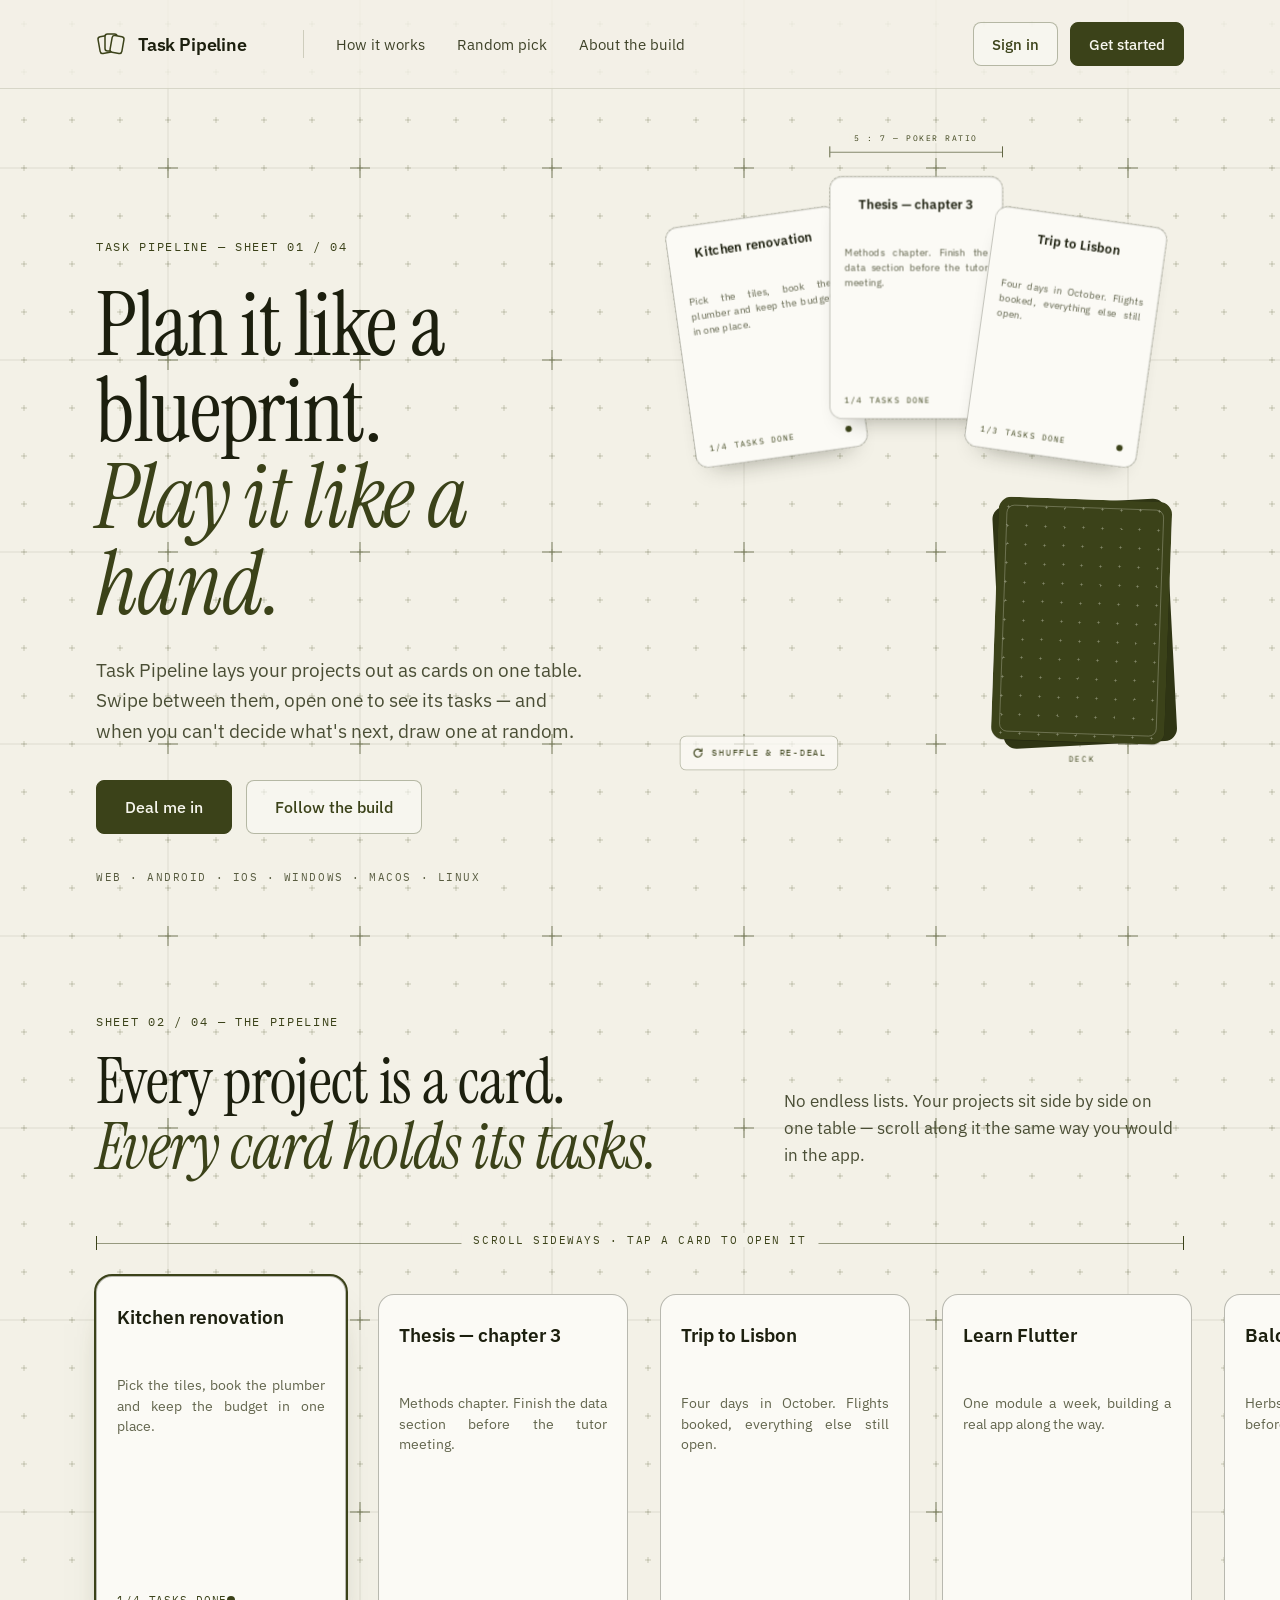
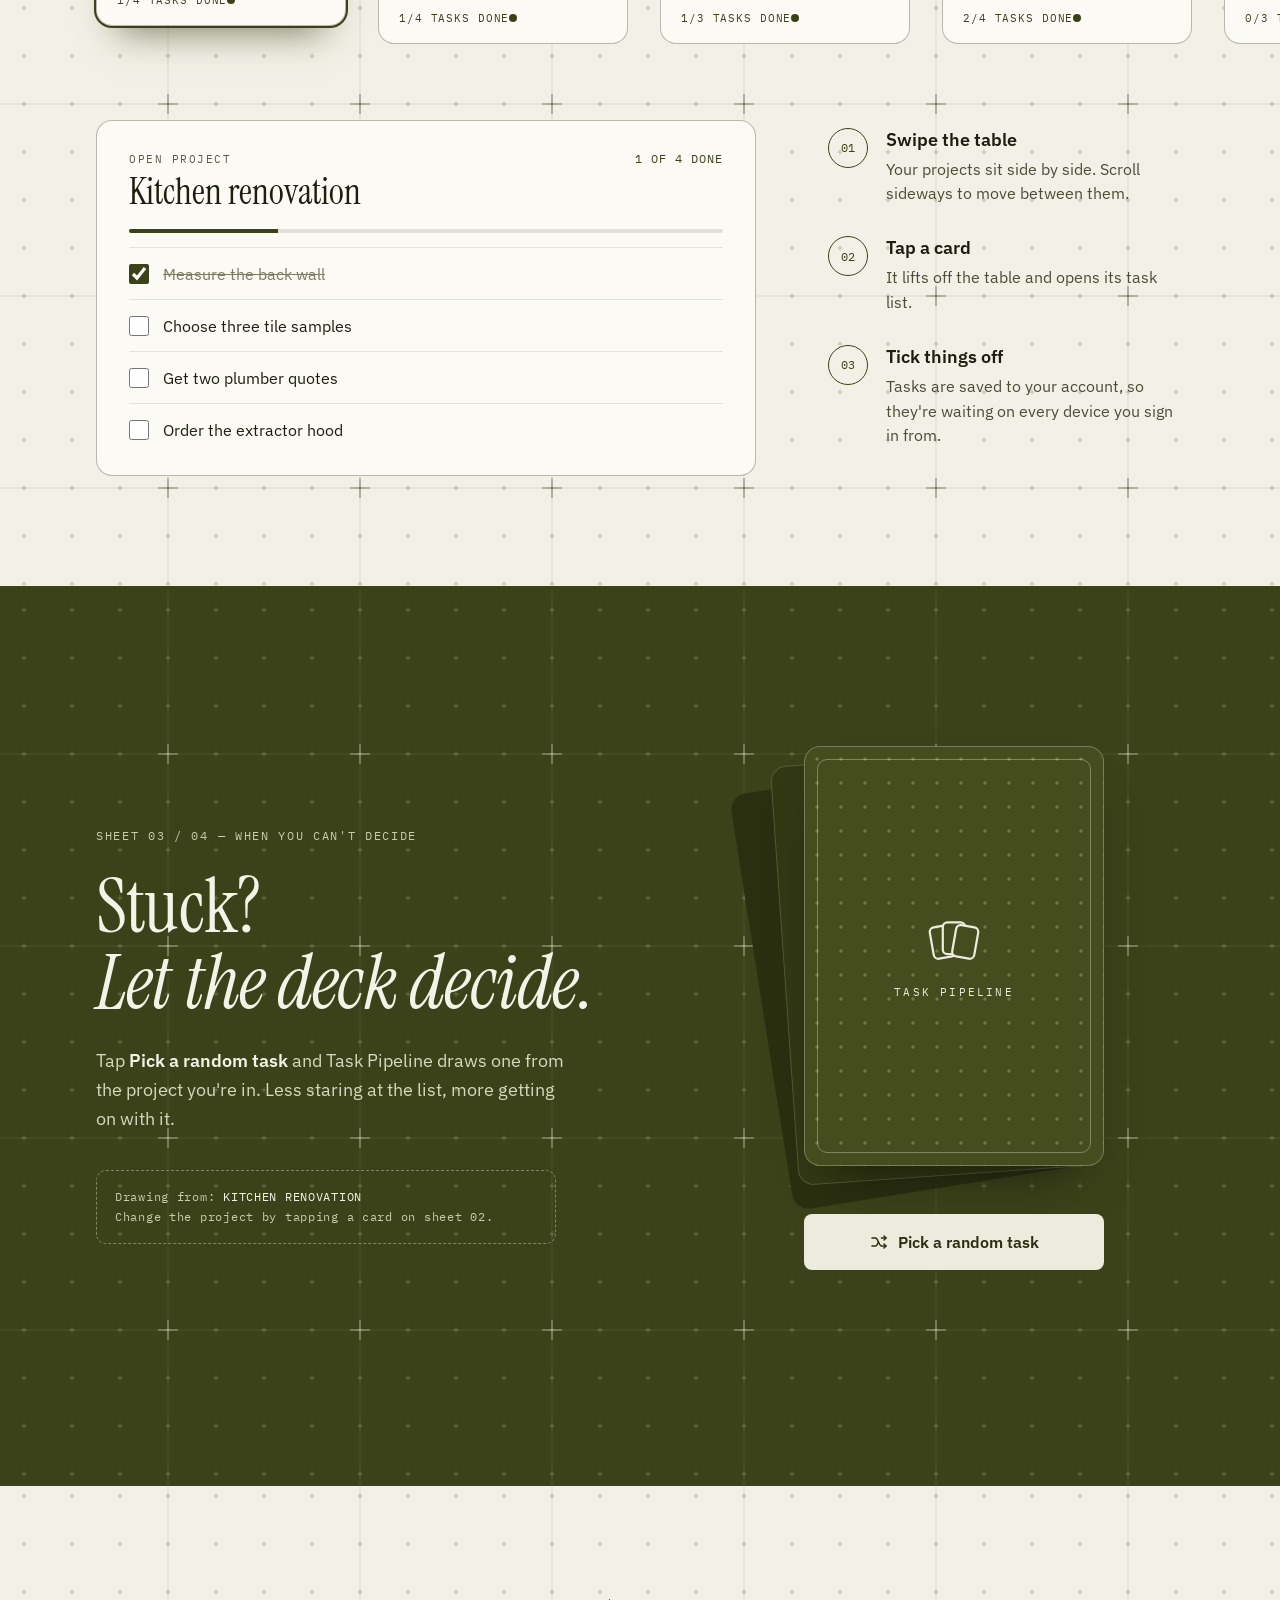
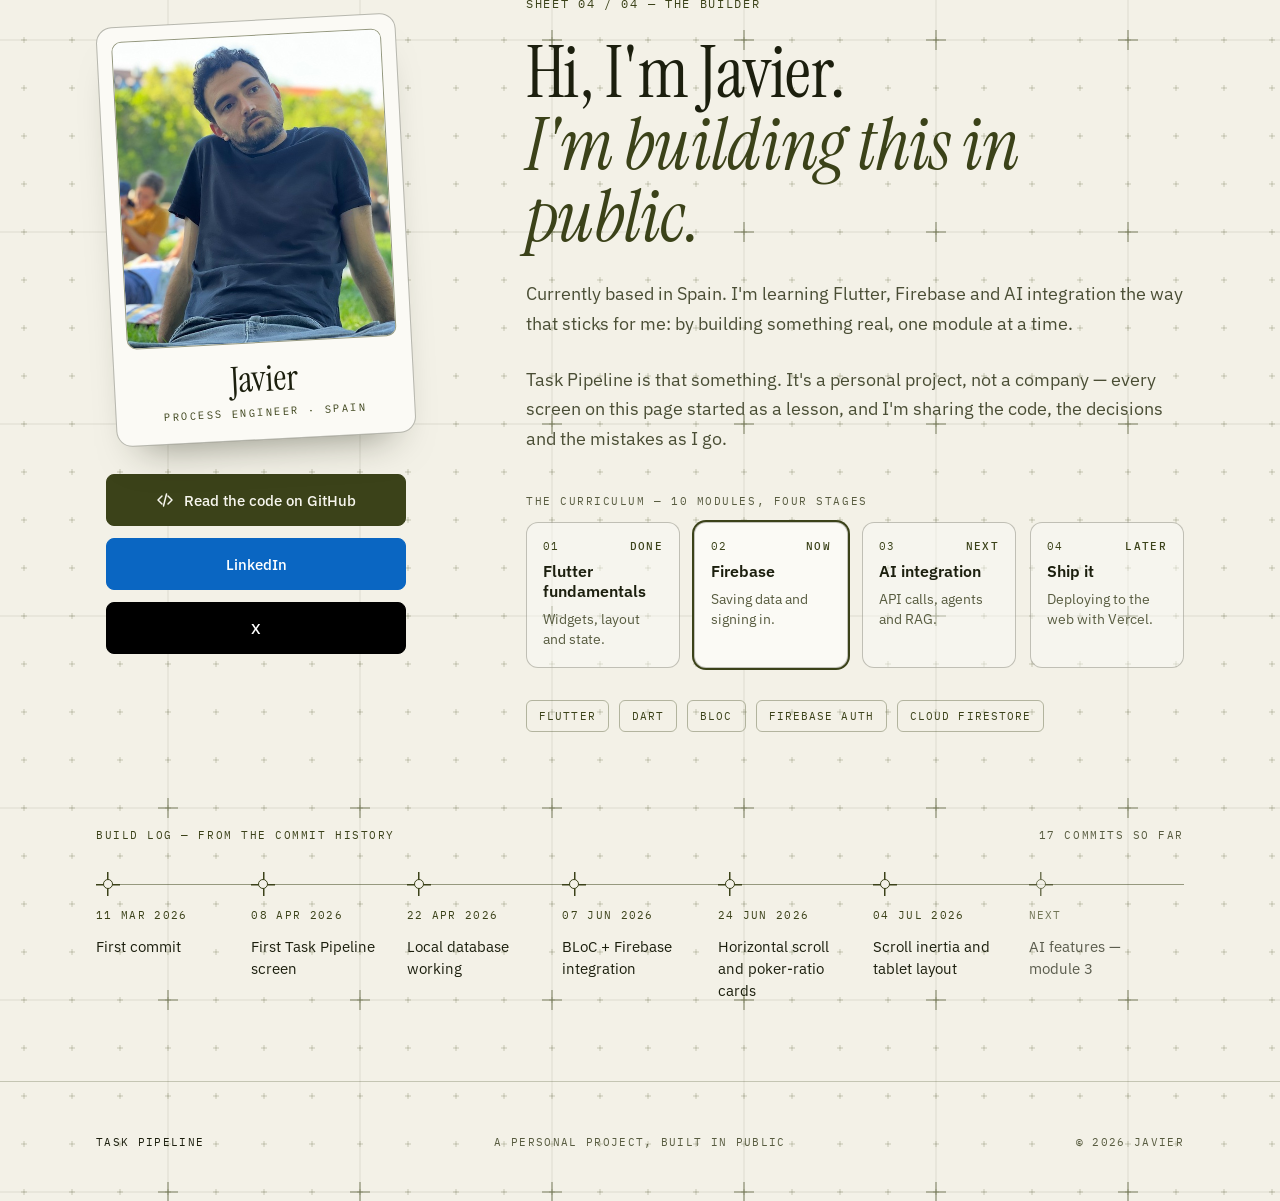
==== commit 636806f6: "Landing: social media section + picture" ====
--- a/task_pipeline/landing/index.html
+++ b/task_pipeline/landing/index.html
@@ -200,7 +200,7 @@
       <div class="about-inner">
         <div class="builder">
           <div class="builder-card">
-            <div class="photo">[YOUR PHOTO]</div>
+          <div class="photo"><img src="javier.jpg" alt="Javier" width="983" height="1647"></div>
             <div class="builder-name">
               <p class="builder-title">Javier</p>
               <p class="builder-meta">Process engineer · Spain</p>
@@ -211,8 +211,8 @@
               <svg width="18" height="18" viewBox="0 0 18 18" fill="none" stroke="currentColor" stroke-width="1.5" stroke-linecap="round" stroke-linejoin="round" aria-hidden="true"><path d="M6 5L2 9l4 4"/><path d="M12 5l4 4-4 4"/><path d="M10.5 3l-3 12"/></svg>
               Read the code on GitHub
             </a>
-            <a class="btn btn-outline" href="https://www.linkedin.com/in/javier-tercero-lastres" target="_blank" rel="noopener">LinkedIn</a>
-            <a class="btn btn-outline" href="https://www.x.com/Jtlas3" target="_blank" rel="noopener">X</a>
+            <a class="btn btn-linkedin" href="https://www.linkedin.com/in/javier-tercero-lastres" target="_blank" rel="noopener">LinkedIn</a>
+            <a class="btn btn-x" href="https://www.x.com/Jtlas3" target="_blank" rel="noopener">X</a>
           </div>
         </div>
 
--- a/task_pipeline/landing/styles.css
+++ b/task_pipeline/landing/styles.css
@@ -112,6 +112,12 @@
 .btn-outline:hover { color: var(--olive); border-color: var(--olive); }
 .btn-sm { height: 44px; padding: 0 18px; font-size: 15px; }
 
+/* Social links in each platform's own colours. */
+.btn-linkedin { background: #0A66C2; color: #FFFFFF; border: 1px solid #0A66C2; }
+.btn-linkedin:hover { background: #004182; border-color: #004182; color: #FFFFFF; }
+.btn-x { background: #000000; color: #FFFFFF; border: 1px solid #000000; }
+.btn-x:hover { background: #2F3336; border-color: #2F3336; color: #FFFFFF; }
+
 /* ---- Nav ------------------------------------------------------------------ */
 
 .nav {
@@ -746,16 +752,25 @@
 }
 .photo {
   flex: 1;
+  min-height: 0;    /* let the box be smaller than the image, so it fits the card */
+  overflow: hidden; /* clip the image to the rounded corners */
   display: flex;
   align-items: center;
   justify-content: center;
   border-radius: 10px;
-  border: 1px dashed rgba(59, 66, 25, 0.5);
+  border: 1px solid rgba(59, 66, 25, 0.5);
   background: rgba(59, 66, 25, 0.06);
   font-family: var(--mono);
   font-size: 11px;
   letter-spacing: 0.14em;
   color: var(--label);
+}
+.photo img {
+  width: 100%;
+  height: 100%;
+  object-fit: cover;
+  object-position: center 30%; /* keep the face in view when cropping */
+  display: block;
 }
 .builder-name { text-align: center; }
 .builder-title { font-family: var(--serif); font-size: 36px; line-height: 1; }
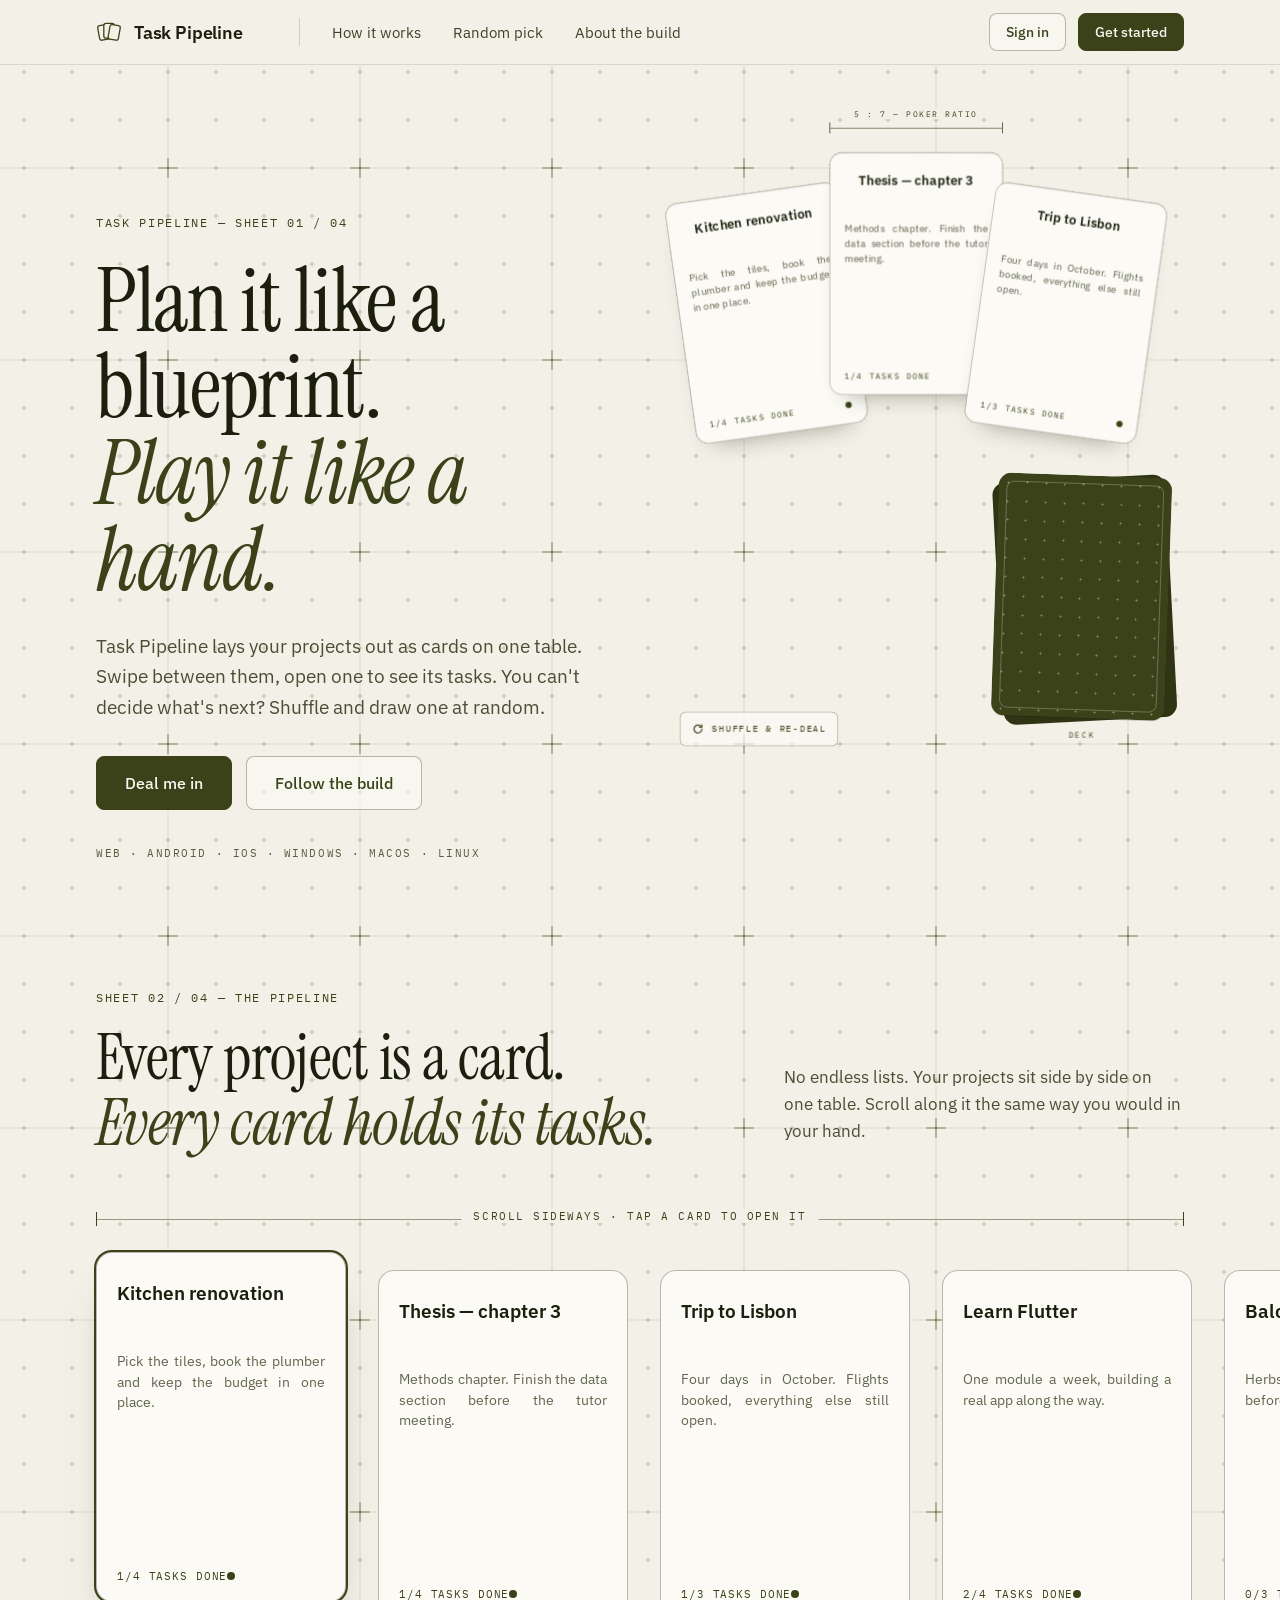
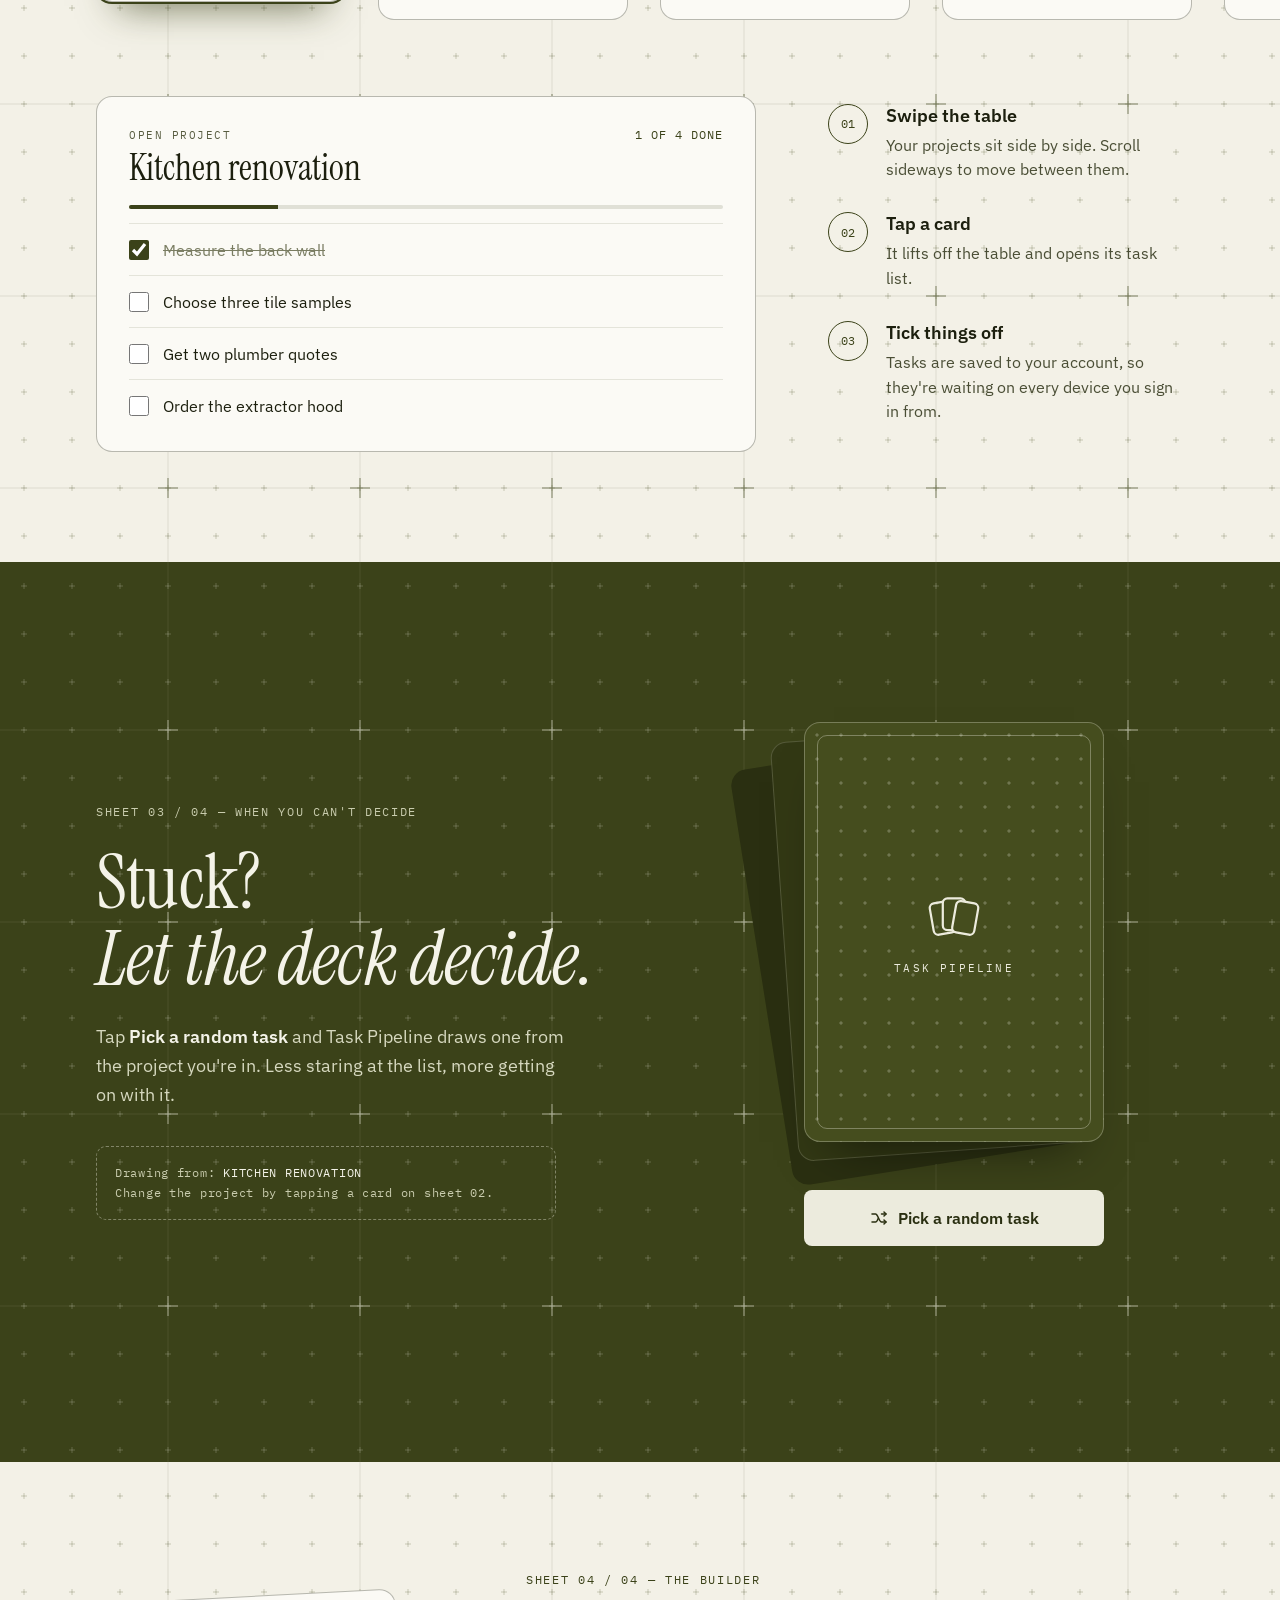
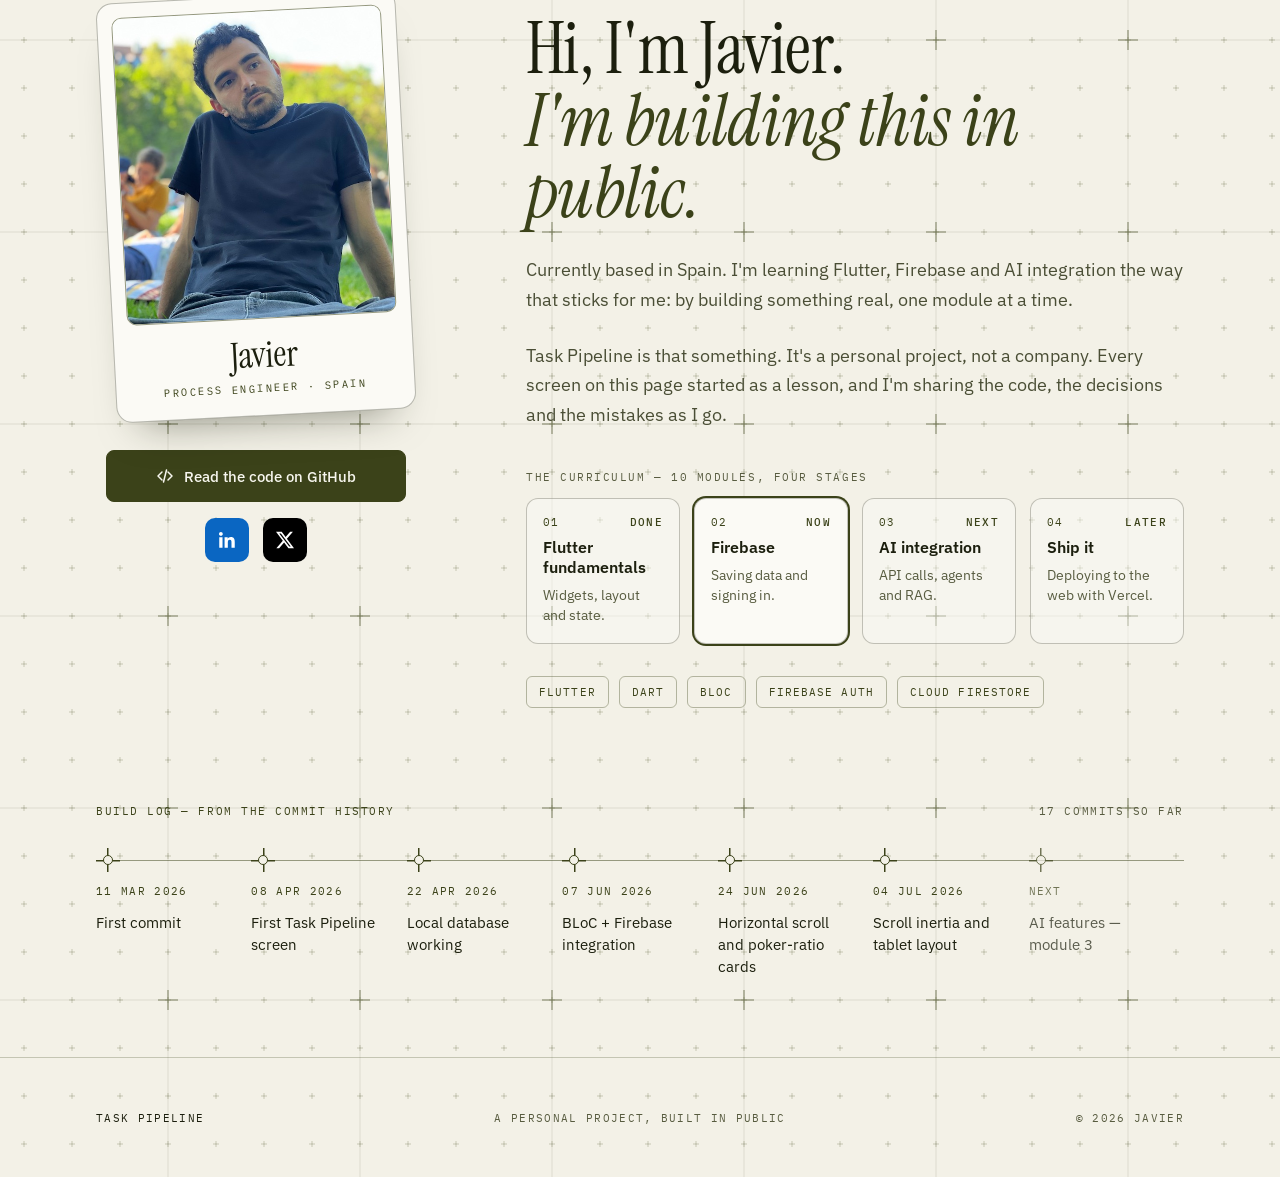
==== commit 61ee9a81: "Landing page sitcky top bar + make contents more human" ====
--- a/task_pipeline/landing/index.html
+++ b/task_pipeline/landing/index.html
@@ -29,7 +29,7 @@
 <header class="nav">
   <div class="wrap nav-inner">
     <a class="brand" href="#top">
-      <svg width="30" height="30" viewBox="0 0 30 30" aria-hidden="true" fill="none" stroke="currentColor" stroke-width="1.5"><rect x="3" y="7" width="12" height="17" rx="2.5" transform="rotate(-10 9 15.5)"/><rect x="9" y="5" width="12" height="17" rx="2.5" fill="#F3F1E7"/><rect x="15" y="7" width="12" height="17" rx="2.5" transform="rotate(10 21 15.5)" fill="#F3F1E7"/></svg>
+      <svg width="26" height="26" viewBox="0 0 30 30" aria-hidden="true" fill="none" stroke="currentColor" stroke-width="1.5"><rect x="3" y="7" width="12" height="17" rx="2.5" transform="rotate(-10 9 15.5)"/><rect x="9" y="5" width="12" height="17" rx="2.5" fill="#F3F1E7"/><rect x="15" y="7" width="12" height="17" rx="2.5" transform="rotate(10 21 15.5)" fill="#F3F1E7"/></svg>
       <span>Task Pipeline</span>
     </a>
     <nav class="nav-links" aria-label="Sections">
@@ -52,7 +52,7 @@
       <div class="hero-copy">
         <p class="eyebrow">Task Pipeline — sheet 01 / 04</p>
         <h1>Plan it like a blueprint.<br><span class="accent">Play it like a hand.</span></h1>
-        <p class="lead">Task Pipeline lays your projects out as cards on one table. Swipe between them, open one to see its tasks — and when you can't decide what's next, draw one at random.</p>
+        <p class="lead">Task Pipeline lays your projects out as cards on one table. Swipe between them, open one to see its tasks. You can't decide what's next? Shuffle and draw one at random.</p>
         <div class="cta-row">
           <a class="btn btn-primary" href="https://app.taskpipelines.com/?start=trial">Deal me in</a>
           <a class="btn btn-outline" href="#about">Follow the build</a>
@@ -117,7 +117,7 @@
           <p class="eyebrow">Sheet 02 / 04 — the pipeline</p>
           <h2>Every project is a card.<br><span class="accent">Every card holds its tasks.</span></h2>
         </div>
-        <p class="how-intro">No endless lists. Your projects sit side by side on one table — scroll along it the same way you would in the app.</p>
+        <p class="how-intro">No endless lists. Your projects sit side by side on one table. Scroll along it the same way you would in your hand.</p>
       </div>
       <div class="dimension" aria-hidden="true"><span>Scroll sideways · tap a card to open it</span></div>
     </div>
@@ -211,8 +211,15 @@
               <svg width="18" height="18" viewBox="0 0 18 18" fill="none" stroke="currentColor" stroke-width="1.5" stroke-linecap="round" stroke-linejoin="round" aria-hidden="true"><path d="M6 5L2 9l4 4"/><path d="M12 5l4 4-4 4"/><path d="M10.5 3l-3 12"/></svg>
               Read the code on GitHub
             </a>
-            <a class="btn btn-linkedin" href="https://www.linkedin.com/in/javier-tercero-lastres" target="_blank" rel="noopener">LinkedIn</a>
-            <a class="btn btn-x" href="https://www.x.com/Jtlas3" target="_blank" rel="noopener">X</a>
+            <!-- Logos from Simple Icons (simpleicons.org). -->
+            <div class="social">
+              <a class="social-link social-linkedin" href="https://www.linkedin.com/in/javier-tercero-lastres" target="_blank" rel="noopener" aria-label="LinkedIn" title="LinkedIn">
+                <svg width="22" height="22" viewBox="0 0 24 24" aria-hidden="true"><path fill="currentColor" d="M20.447 20.452h-3.554v-5.569c0-1.328-.027-3.037-1.852-3.037-1.853 0-2.136 1.445-2.136 2.939v5.667H9.351V9h3.414v1.561h.046c.477-.9 1.637-1.85 3.37-1.85 3.601 0 4.267 2.37 4.267 5.455v6.286zM5.337 7.433c-1.144 0-2.063-.926-2.063-2.065 0-1.138.92-2.063 2.063-2.063 1.14 0 2.064.925 2.064 2.063 0 1.139-.925 2.065-2.064 2.065zm1.782 13.019H3.555V9h3.564v11.452z"/></svg>
+              </a>
+              <a class="social-link social-x" href="https://www.x.com/Jtlas3" target="_blank" rel="noopener" aria-label="X" title="X">
+                <svg width="18" height="18" viewBox="0 0 24 24" aria-hidden="true"><path fill="currentColor" d="M18.901 1.153h3.68l-8.04 9.19L24 22.846h-7.406l-5.8-7.584-6.638 7.584H.474l8.6-9.83L0 1.154h7.594l5.243 6.932ZM17.61 20.644h2.039L6.486 3.24H4.298Z"/></svg>
+              </a>
+            </div>
           </div>
         </div>
 
@@ -220,7 +227,7 @@
           <p class="eyebrow">Sheet 04 / 04 — the builder</p>
           <h2>Hi, I'm Javier.<br><span class="accent">I'm building this in public.</span></h2>
           <p>Currently based in Spain. I'm learning Flutter, Firebase and AI integration the way that sticks for me: by building something real, one module at a time.</p>
-          <p>Task Pipeline is that something. It's a personal project, not a company — every screen on this page started as a lesson, and I'm sharing the code, the decisions and the mistakes as I go.</p>
+          <p>Task Pipeline is that something. It's a personal project, not a company. Every screen on this page started as a lesson, and I'm sharing the code, the decisions and the mistakes as I go.</p>
 
           <div class="curriculum">
             <p class="label">The curriculum — 10 modules, four stages</p>
--- a/task_pipeline/landing/styles.css
+++ b/task_pipeline/landing/styles.css
@@ -110,21 +110,41 @@
 .btn-primary:hover { background: var(--olive-dark); border-color: var(--olive-dark); color: var(--on-olive); }
 .btn-outline { color: var(--olive); border: 1px solid rgba(59, 66, 25, 0.35); background: rgba(251, 250, 245, 0.6); }
 .btn-outline:hover { color: var(--olive); border-color: var(--olive); }
-.btn-sm { height: 44px; padding: 0 18px; font-size: 15px; }
-
-/* Social links in each platform's own colours. */
-.btn-linkedin { background: #0A66C2; color: #FFFFFF; border: 1px solid #0A66C2; }
-.btn-linkedin:hover { background: #004182; border-color: #004182; color: #FFFFFF; }
-.btn-x { background: #000000; color: #FFFFFF; border: 1px solid #000000; }
-.btn-x:hover { background: #2F3336; border-color: #2F3336; color: #FFFFFF; }
+.btn-sm { height: 38px; padding: 0 16px; font-size: 14px; }
+
+/* Social links: each platform's logo on its own colour. */
+.social { display: flex; justify-content: center; gap: 14px; margin-top: 4px; }
+.social-link {
+  width: 44px;
+  height: 44px;
+  border-radius: 10px;
+  display: flex;
+  align-items: center;
+  justify-content: center;
+  color: #FFFFFF;
+  transition: background-color 150ms, transform 150ms;
+}
+.social-link:hover { color: #FFFFFF; transform: translateY(-2px); }
+.social-linkedin { background: #0A66C2; }
+.social-linkedin:hover { background: #004182; }
+.social-x { background: #000000; }
+.social-x:hover { background: #2F3336; }
 
 /* ---- Nav ------------------------------------------------------------------ */
 
+/* The bar stays at the top while scrolling; anchor jumps stop below it. */
+html { scroll-padding-top: 64px; }
+
 .nav {
+  position: sticky;
+  top: 0;
+  z-index: 10;
   border-bottom: 1px solid rgba(59, 66, 25, 0.15);
-  background: rgba(243, 241, 231, 0.82);
-}
-.nav-inner { height: 88px; display: flex; align-items: center; gap: 24px; }
+  background: rgba(243, 241, 231, 0.88);
+  -webkit-backdrop-filter: blur(8px);
+  backdrop-filter: blur(8px);
+}
+.nav-inner { height: 64px; display: flex; align-items: center; gap: 24px; }
 
 .brand {
   display: flex;
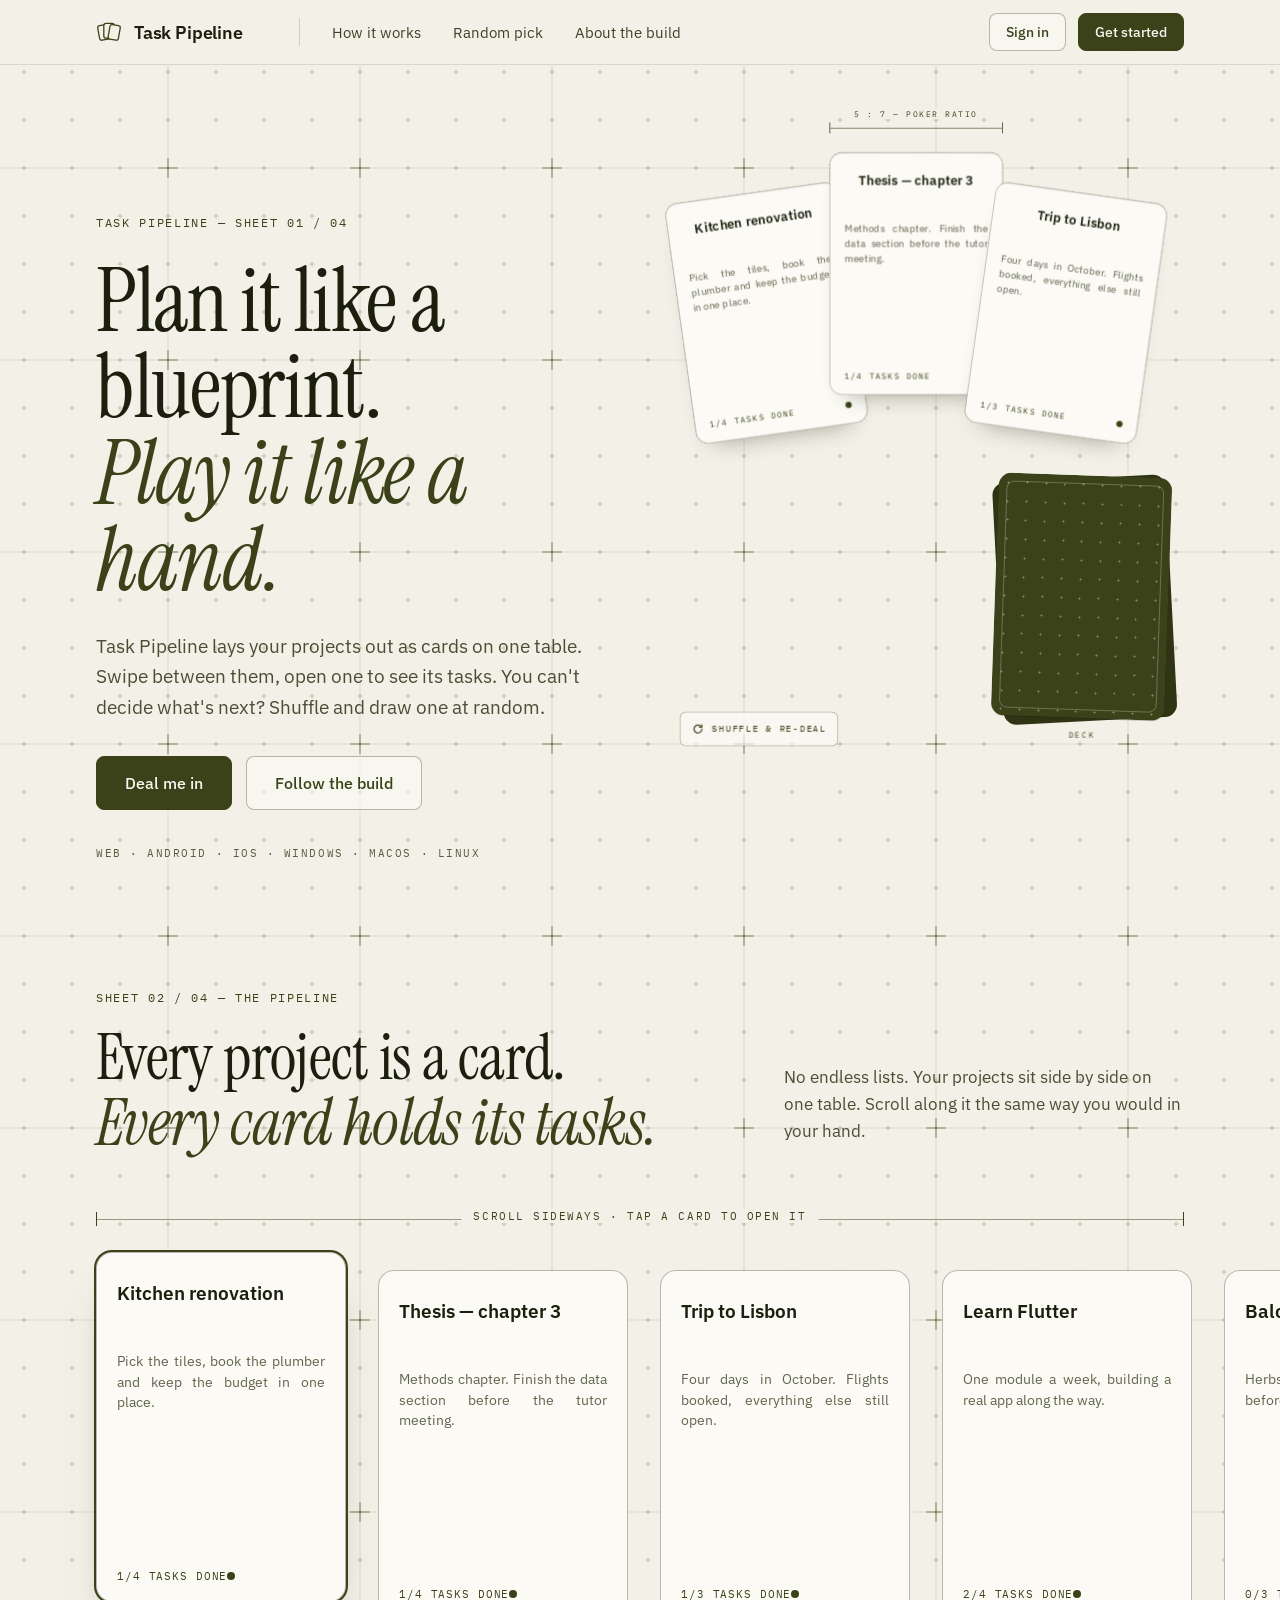
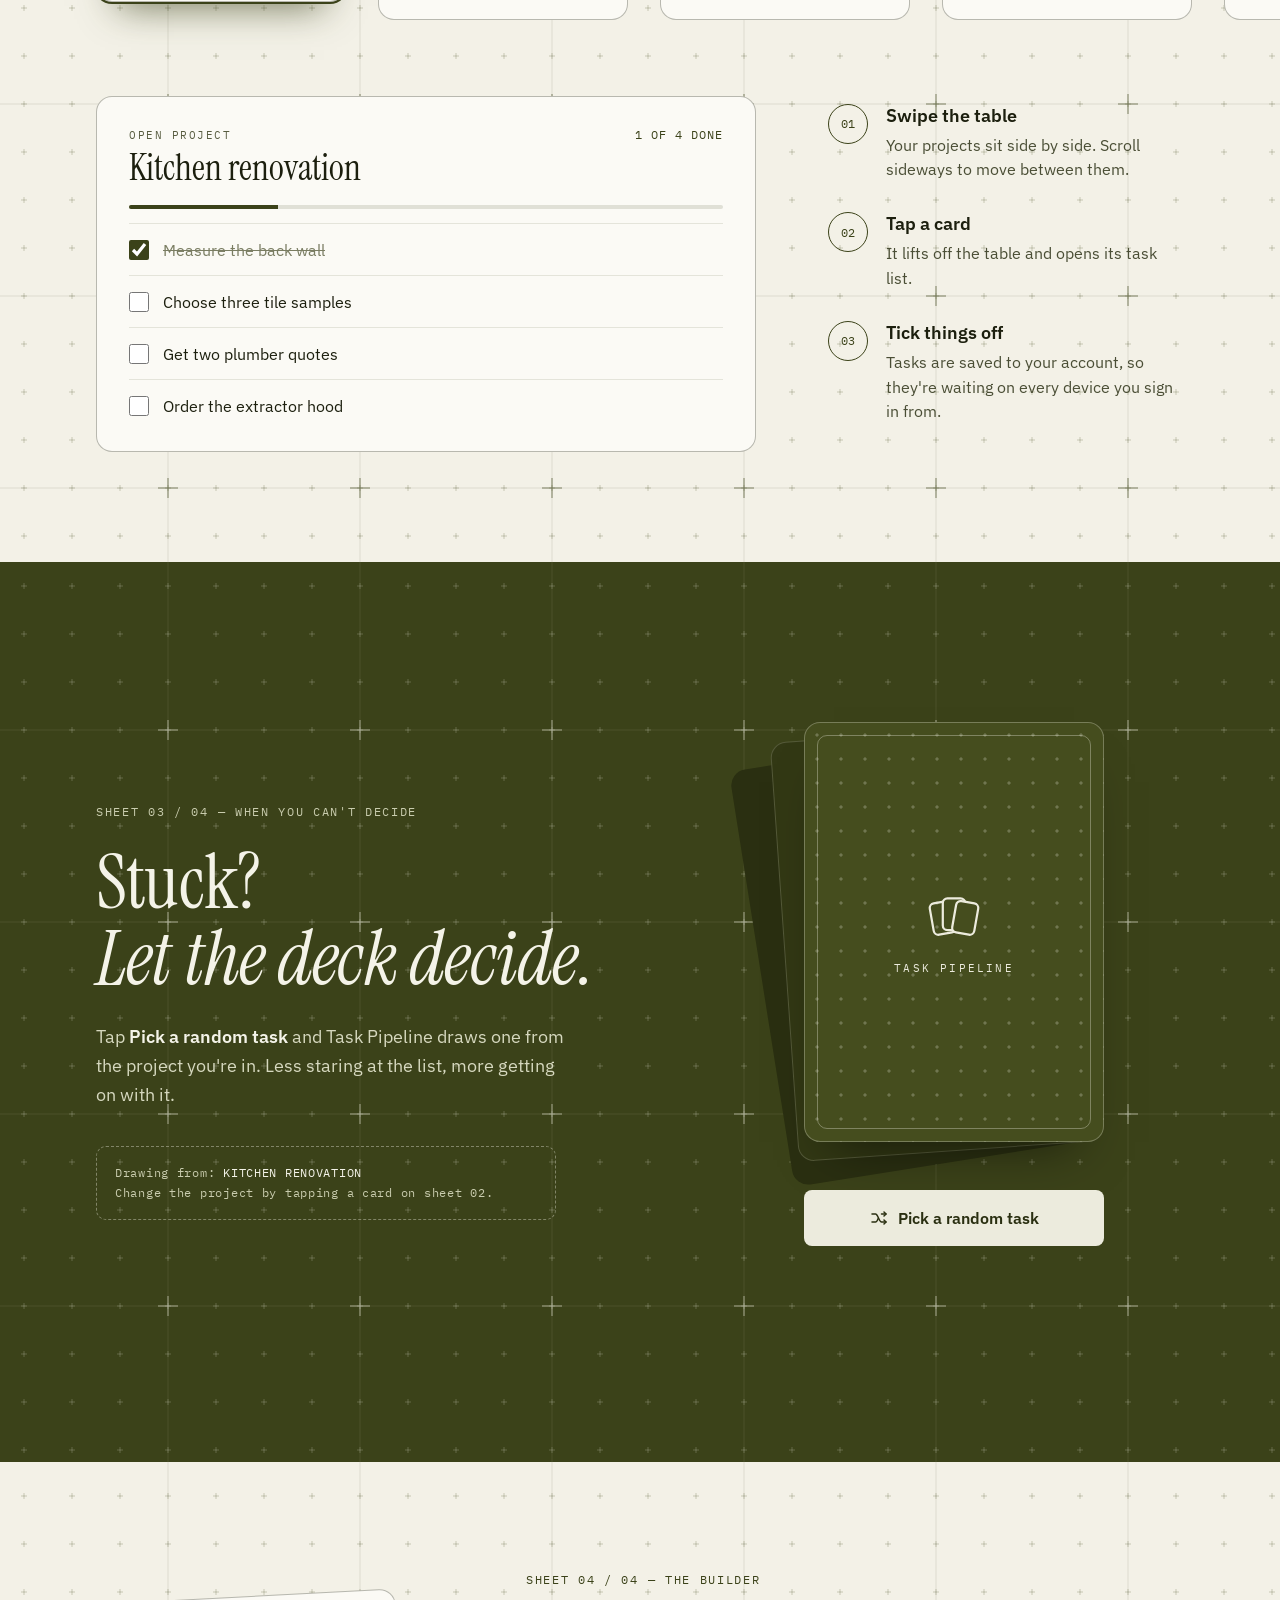
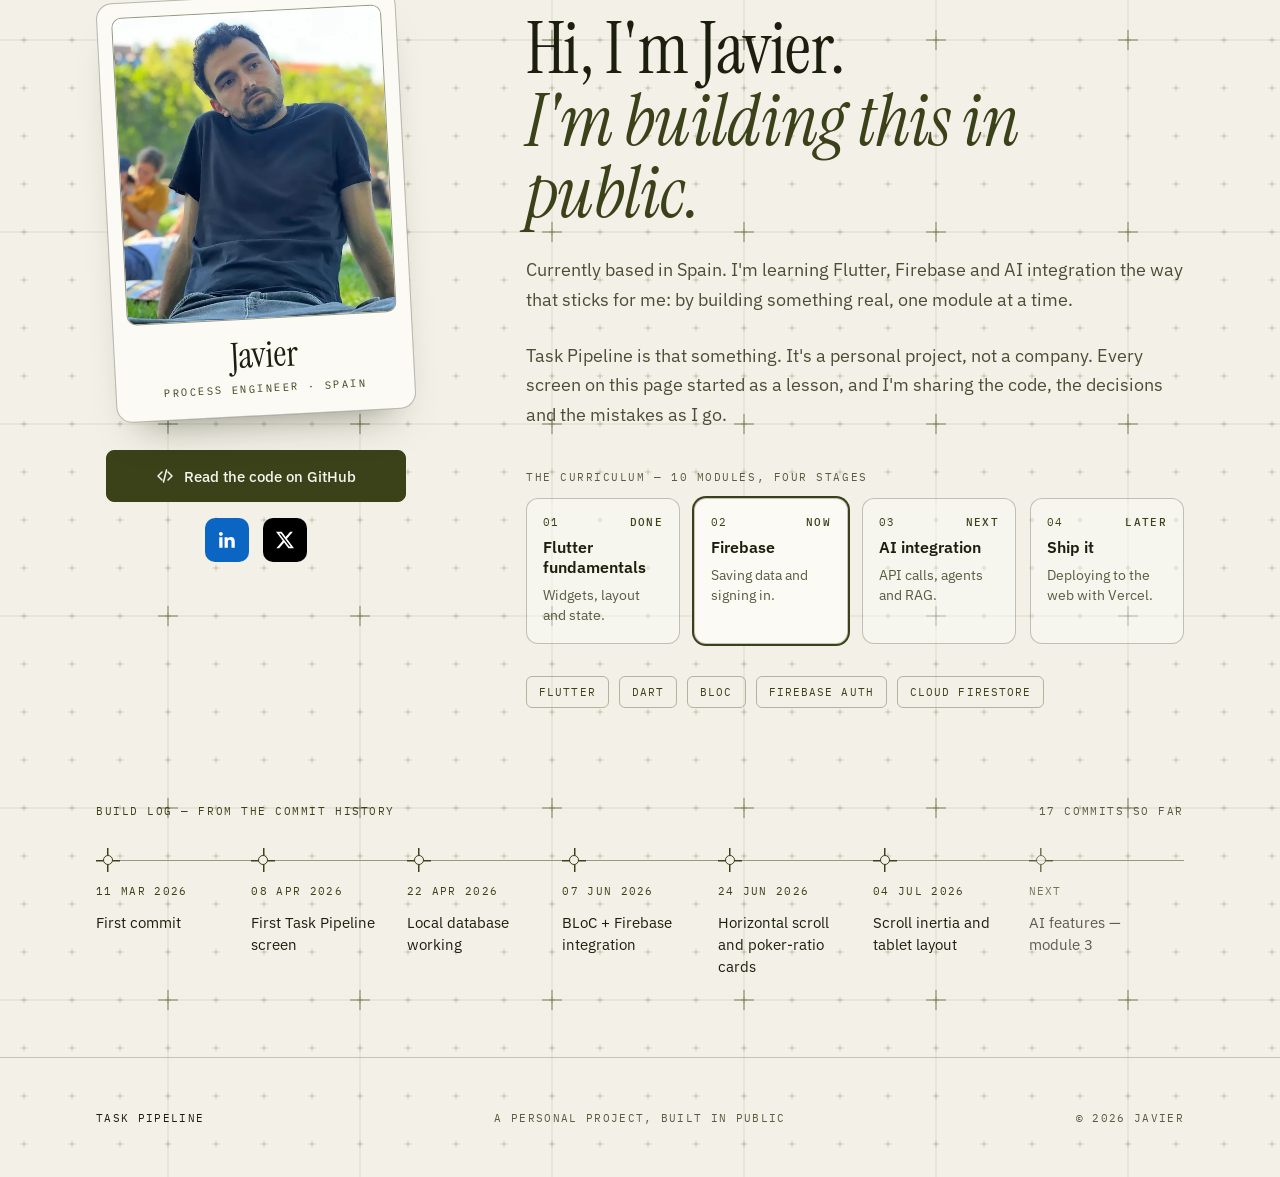
==== commit ce2a1f71: "Website checks for  positioning" ====
--- a/task_pipeline/landing/index.html
+++ b/task_pipeline/landing/index.html
@@ -5,15 +5,51 @@
 <meta name="viewport" content="width=device-width, initial-scale=1">
 <title>Task Pipeline — plan it like a blueprint, play it like a hand</title>
 <meta name="description" content="Task Pipeline lays your projects out as cards on one table. Swipe between them, open one to see its tasks, and draw one at random when you can't decide what's next.">
+<link rel="canonical" href="https://taskpipelines.com/">
+<meta name="theme-color" content="#3B4219">
+
+<!-- Icons: SVG for modern browsers, .ico for older ones and Google, PNG for iOS home screens. -->
+<link rel="icon" href="/favicon.svg" type="image/svg+xml">
+<link rel="icon" href="/favicon.ico" sizes="32x32 48x48">
+<link rel="apple-touch-icon" href="/apple-touch-icon.png">
+
+<!-- Link previews (LinkedIn, WhatsApp, Facebook…). og:image must be an absolute URL. -->
+<meta property="og:site_name" content="Task Pipeline">
 <meta property="og:title" content="Task Pipeline">
 <meta property="og:description" content="Plan it like a blueprint. Play it like a hand. Your projects as cards on one table.">
 <meta property="og:type" content="website">
 <meta property="og:url" content="https://taskpipelines.com/">
-<link rel="canonical" href="https://taskpipelines.com/">
-<meta name="theme-color" content="#3B4219">
-<link rel="preconnect" href="https://fonts.googleapis.com">
-<link rel="preconnect" href="https://fonts.gstatic.com" crossorigin>
-<link rel="stylesheet" href="https://fonts.googleapis.com/css2?family=IBM+Plex+Mono:wght@400;500&amp;family=IBM+Plex+Sans:wght@400;500;600&amp;family=Instrument+Serif:ital@0;1&amp;display=swap">
+<meta property="og:image" content="https://taskpipelines.com/og-image.png">
+<meta property="og:image:width" content="1200">
+<meta property="og:image:height" content="630">
+<meta property="og:image:alt" content="Task Pipeline: three project cards on a blueprint grid, with the headline Plan it like a blueprint, play it like a hand.">
+
+<!-- Link previews on X. -->
+<meta name="twitter:card" content="summary_large_image">
+<meta name="twitter:site" content="@Jtlas3">
+<meta name="twitter:title" content="Task Pipeline">
+<meta name="twitter:description" content="Plan it like a blueprint. Play it like a hand. Your projects as cards on one table.">
+<meta name="twitter:image" content="https://taskpipelines.com/og-image.png">
+
+<!-- Tells search engines this page describes a free app. -->
+<script type="application/ld+json">
+{
+  "@context": "https://schema.org",
+  "@type": "SoftwareApplication",
+  "name": "Task Pipeline",
+  "description": "Task Pipeline lays your projects out as cards on one table. Swipe between them, open one to see its tasks, and draw one at random when you can't decide what's next.",
+  "url": "https://taskpipelines.com/",
+  "image": "https://taskpipelines.com/og-image.png",
+  "applicationCategory": "ProductivityApplication",
+  "operatingSystem": "Web, Android, iOS, Windows, macOS, Linux",
+  "offers": { "@type": "Offer", "price": "0", "priceCurrency": "EUR" },
+  "author": { "@type": "Person", "name": "Javier Tercero Lastres", "url": "https://www.linkedin.com/in/javier-tercero-lastres" }
+}
+</script>
+<!-- Start downloading the fonts the first screen needs straight away
+     (they're declared in styles.css). -->
+<link rel="preload" href="fonts/instrument-serif.woff2" as="font" type="font/woff2" crossorigin>
+<link rel="preload" href="fonts/plex-sans.woff2" as="font" type="font/woff2" crossorigin>
 <link rel="stylesheet" href="styles.css">
 <script src="main.js" defer></script>
 <noscript><style>
@@ -77,7 +113,7 @@
                --dx/--dy: how far it starts from its outline; delays stagger the deal. -->
           <div class="deal-card" style="--x:20px; --y:110px; --r:-8deg; --dx:400px; --dy:360px; --deal-delay:150ms; --undeal-delay:120ms">
             <div class="face face-front">
-              <h3 class="pc-name">Kitchen renovation</h3>
+              <p class="pc-name">Kitchen renovation</p>
               <p class="pc-summary">Pick the tiles, book the plumber and keep the budget in one place.</p>
               <p class="pc-foot"><span data-count-for="kitchen">1/4 tasks done</span><span class="dot" aria-hidden="true"></span></p>
             </div>
@@ -85,7 +121,7 @@
           </div>
           <div class="deal-card" style="--x:210px; --y:60px; --r:0deg; --dx:210px; --dy:410px; --deal-delay:320ms; --undeal-delay:60ms">
             <div class="face face-front">
-              <h3 class="pc-name">Thesis — chapter 3</h3>
+              <p class="pc-name">Thesis — chapter 3</p>
               <p class="pc-summary">Methods chapter. Finish the data section before the tutor meeting.</p>
               <p class="pc-foot"><span data-count-for="thesis">1/4 tasks done</span><span class="dot" aria-hidden="true"></span></p>
             </div>
@@ -93,7 +129,7 @@
           </div>
           <div class="deal-card" style="--x:400px; --y:110px; --r:8deg; --dx:20px; --dy:360px; --deal-delay:490ms; --undeal-delay:0ms">
             <div class="face face-front">
-              <h3 class="pc-name">Trip to Lisbon</h3>
+              <p class="pc-name">Trip to Lisbon</p>
               <p class="pc-summary">Four days in October. Flights booked, everything else still open.</p>
               <p class="pc-foot"><span data-count-for="lisbon">1/3 tasks done</span><span class="dot" aria-hidden="true"></span></p>
             </div>
@@ -200,7 +236,7 @@
       <div class="about-inner">
         <div class="builder">
           <div class="builder-card">
-          <div class="photo"><img src="javier.jpg" alt="Javier" width="983" height="1647"></div>
+          <div class="photo"><img src="javier.webp" alt="Javier" width="540" height="608" loading="lazy" decoding="async"></div>
             <div class="builder-name">
               <p class="builder-title">Javier</p>
               <p class="builder-meta">Process engineer · Spain</p>
--- a/task_pipeline/landing/styles.css
+++ b/task_pipeline/landing/styles.css
@@ -1,6 +1,45 @@
 /* Task Pipeline landing page.
    Desktop follows the design (1440 wide); below 1100px sections stack, and
    below 640px everything is sized for a phone. */
+
+/* Fonts, served from this site (Latin characters only), so the page needs no
+   connection to Google before it can show text. `swap` shows a fallback font
+   until each one has loaded. */
+@font-face {
+  font-family: 'IBM Plex Sans';
+  font-style: normal;
+  font-weight: 400 600; /* one variable file covers every weight in between */
+  font-display: swap;
+  src: url('fonts/plex-sans.woff2') format('woff2');
+}
+@font-face {
+  font-family: 'IBM Plex Mono';
+  font-style: normal;
+  font-weight: 400;
+  font-display: swap;
+  src: url('fonts/plex-mono-400.woff2') format('woff2');
+}
+@font-face {
+  font-family: 'IBM Plex Mono';
+  font-style: normal;
+  font-weight: 500;
+  font-display: swap;
+  src: url('fonts/plex-mono-500.woff2') format('woff2');
+}
+@font-face {
+  font-family: 'Instrument Serif';
+  font-style: normal;
+  font-weight: 400;
+  font-display: swap;
+  src: url('fonts/instrument-serif.woff2') format('woff2');
+}
+@font-face {
+  font-family: 'Instrument Serif';
+  font-style: italic;
+  font-weight: 400;
+  font-display: swap;
+  src: url('fonts/instrument-serif-italic.woff2') format('woff2');
+}
 
 :root {
   --ink: #1C1F0E;
